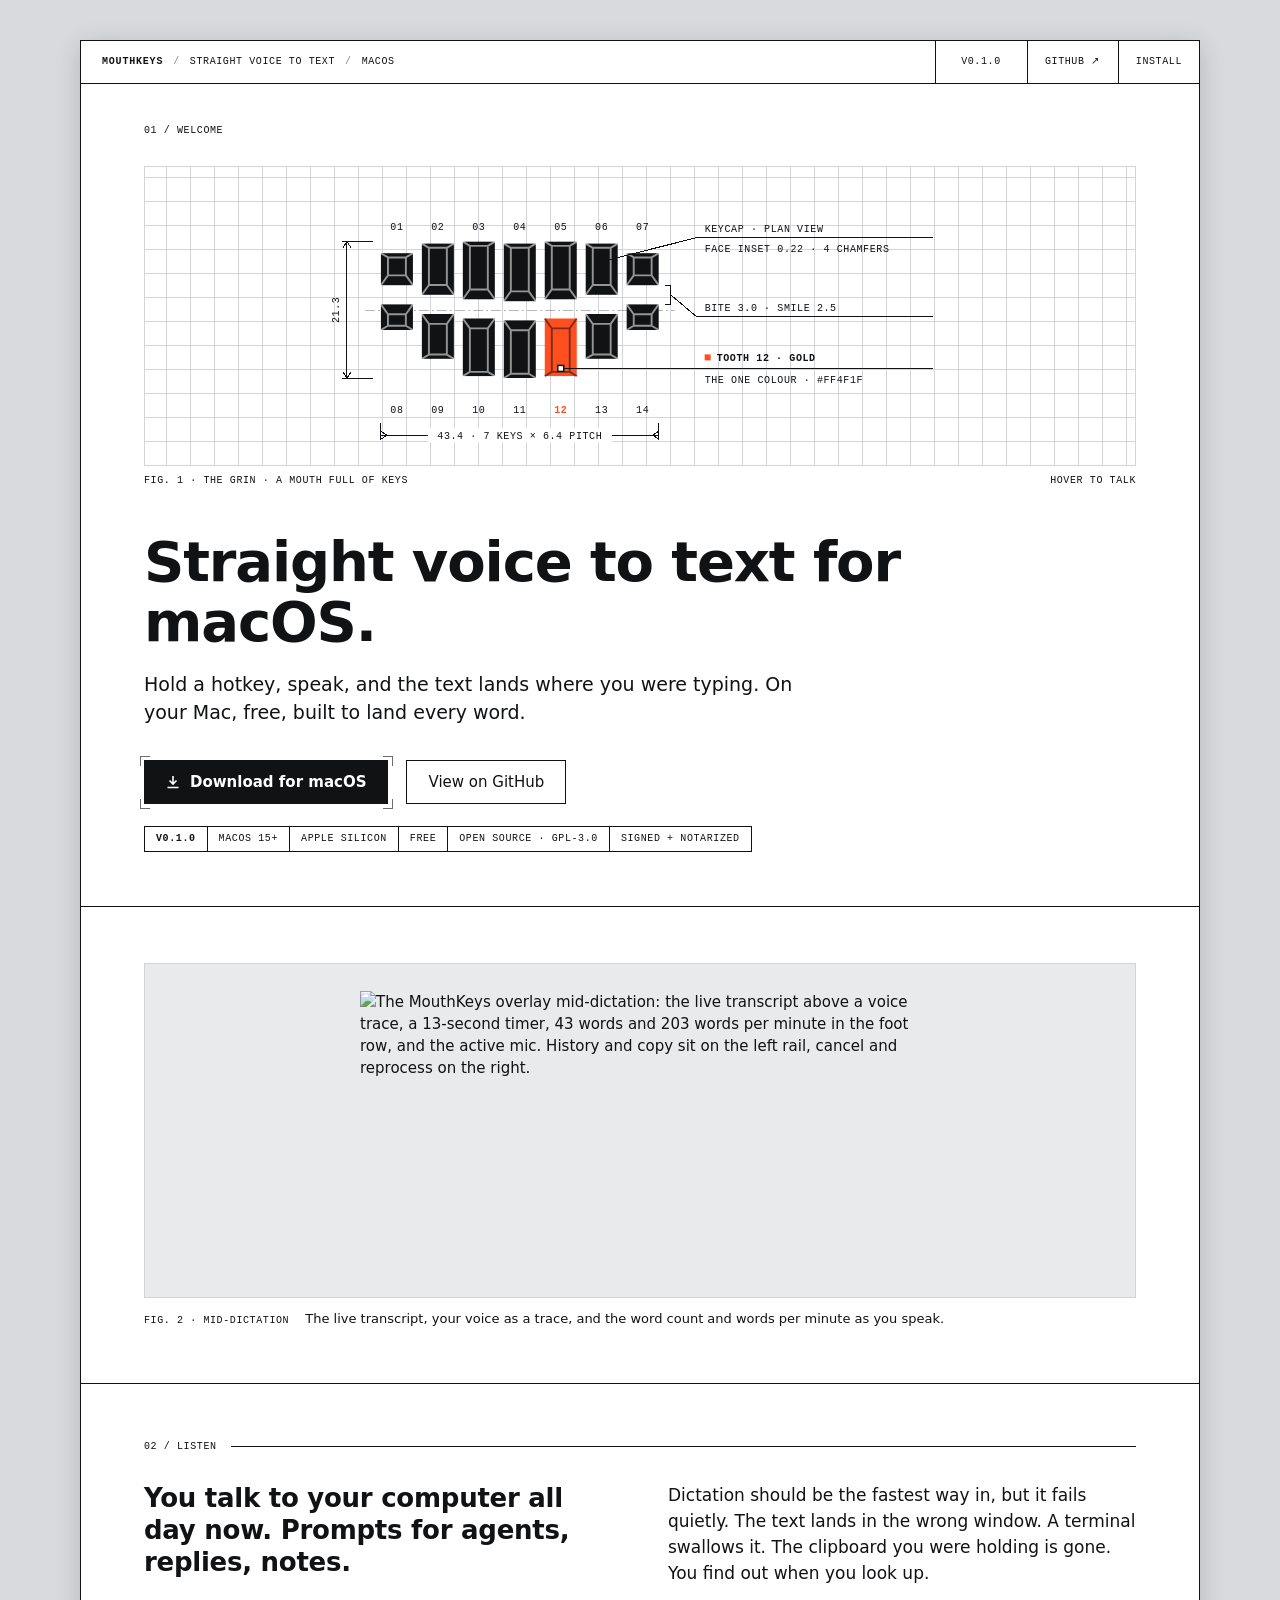
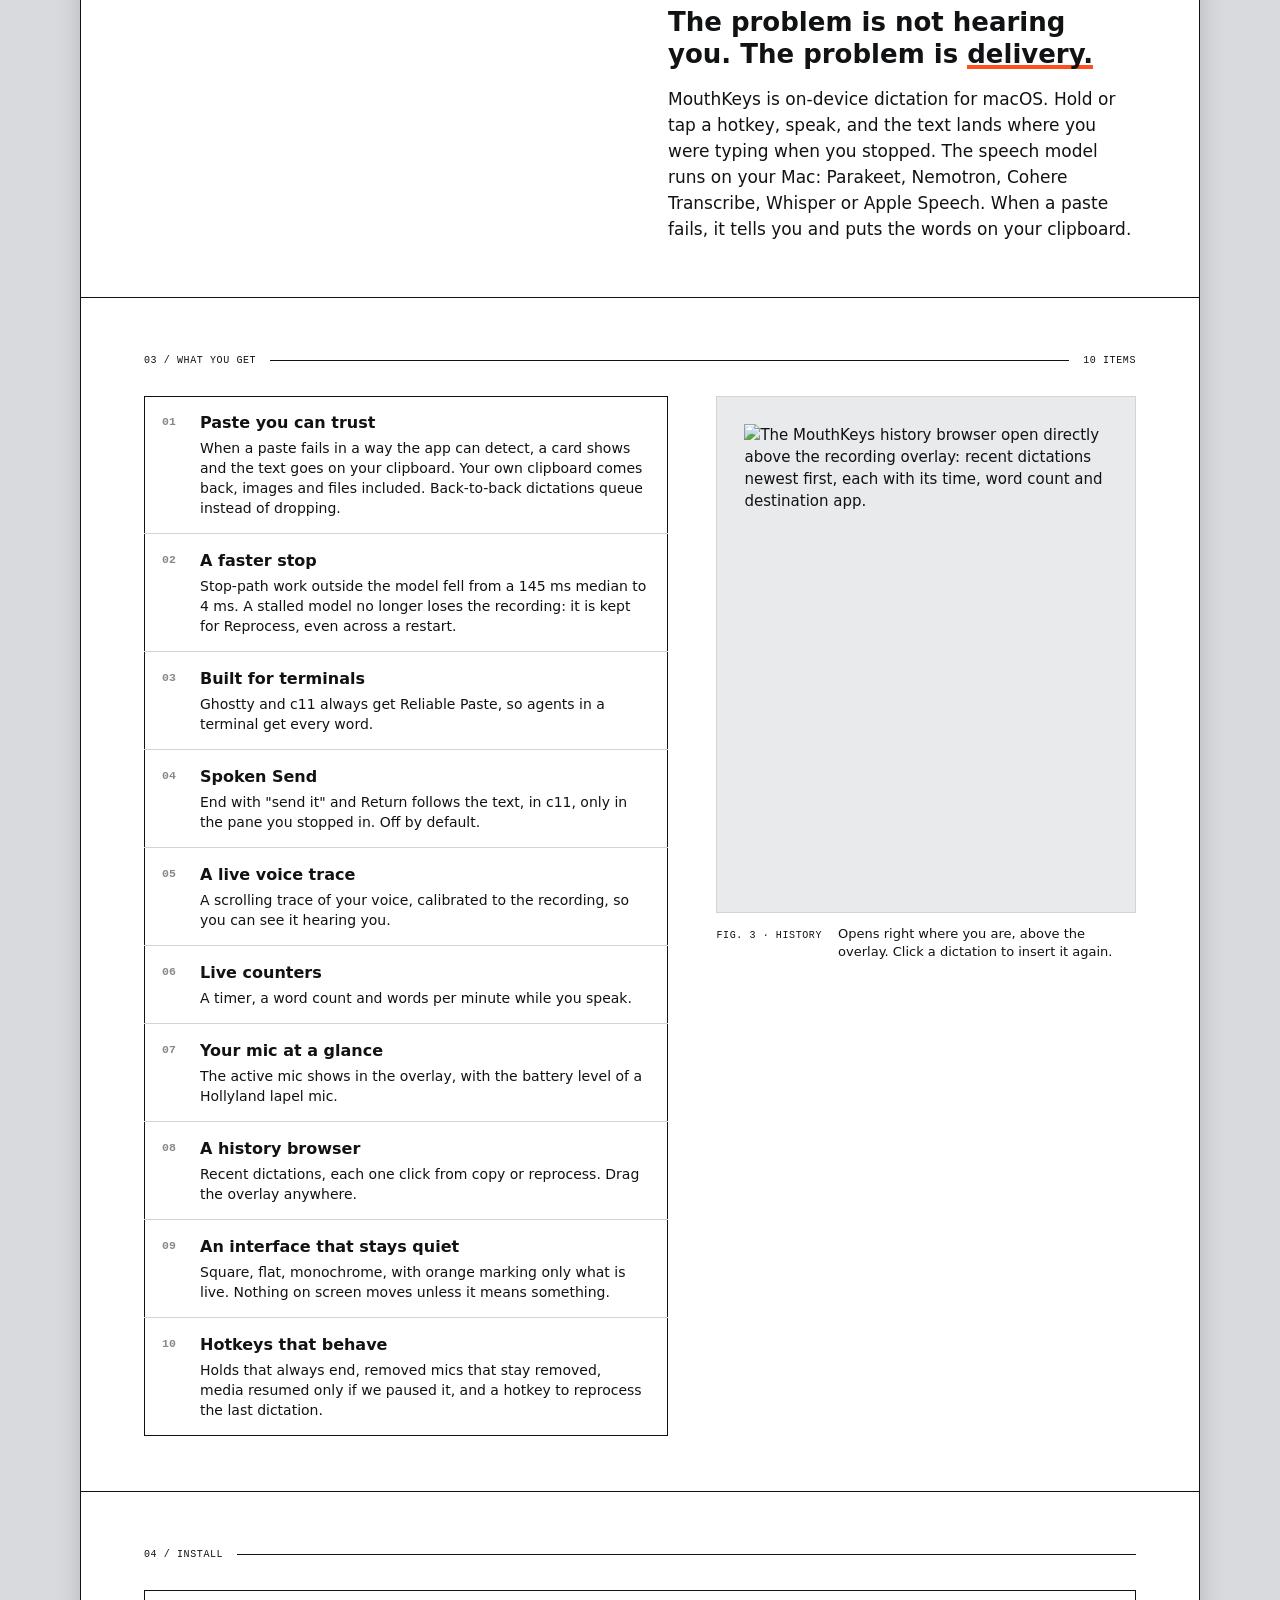
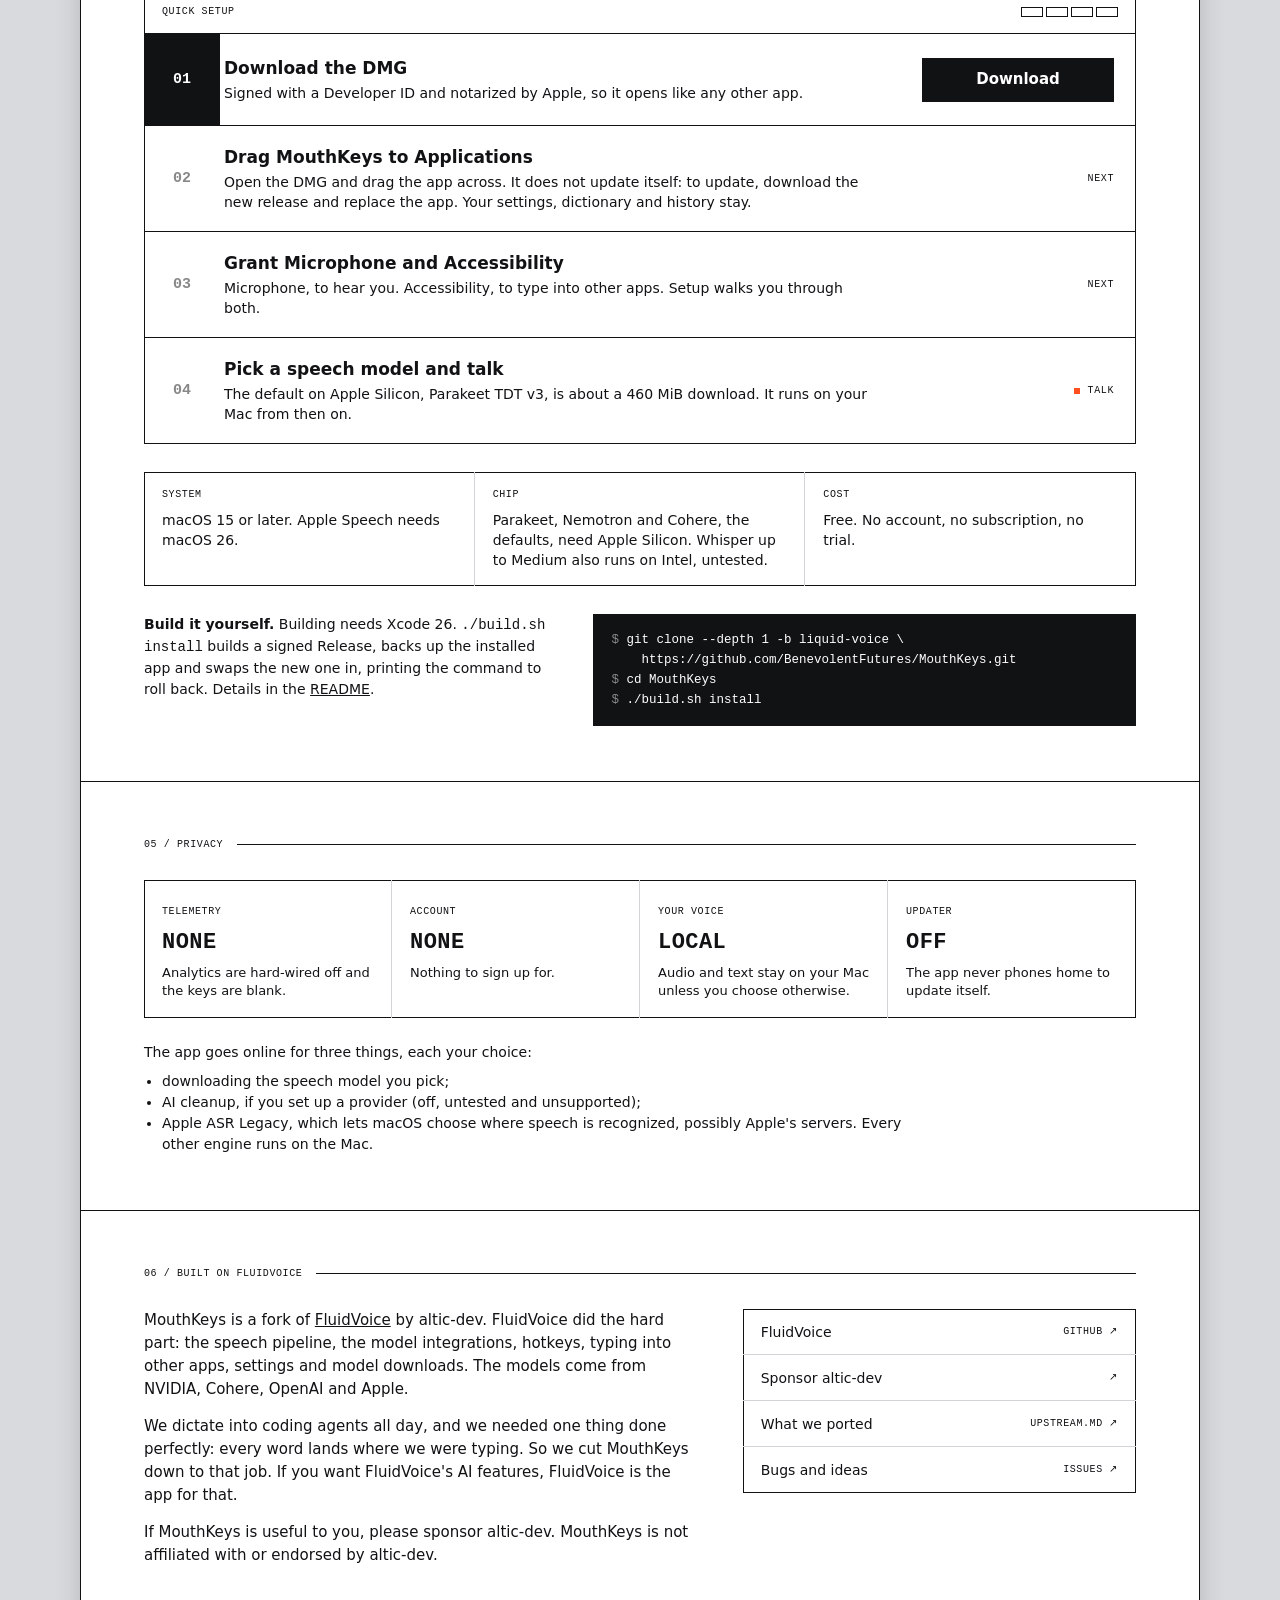
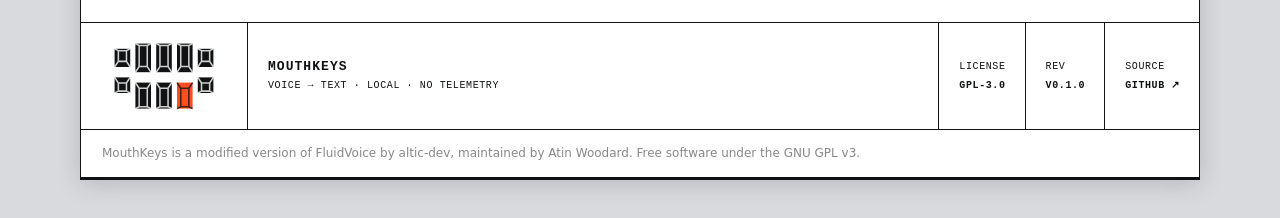
==== site/index.html @ 62d2fa20 "mouthkeys.com: a one-page site, and a README that leads with the app The site is site/index.html in " ====
<!doctype html>
<html lang="en">
<head>
<meta charset="utf-8">
<meta name="viewport" content="width=device-width, initial-scale=1">
<title>MouthKeys</title>
<meta name="description" content="Free, open-source, on-device dictation for macOS. Hold a hotkey, speak, and the text lands where you were typing.">
<meta name="theme-color" content="#FFFFFF">
<link rel="icon" href="favicon.svg" type="image/svg+xml">
<link rel="apple-touch-icon" href="apple-touch-icon.png">
<link rel="canonical" href="https://mouthkeys.com/">
<meta property="og:type" content="website">
<meta property="og:url" content="https://mouthkeys.com/">
<meta property="og:title" content="MouthKeys: straight voice to text for macOS">
<meta property="og:description" content="Free, open-source, on-device dictation for macOS, built to land every word.">
<meta property="og:image" content="https://mouthkeys.com/images/overlay.png">
<meta name="twitter:card" content="summary_large_image">
<style>
/* Signal, light: print on paper. Tokens from design/visual-language/DESIGN.md §2 and the
   app prototype (design/app-signal). One colour, international orange, for the one live thing. */
:root {
  --font: -apple-system, "SF Pro Text", "SF Pro Display", system-ui, "Helvetica Neue", Arial, sans-serif;
  --mono: "SF Mono", ui-monospace, Menlo, Consolas, monospace;
  --accent: #FF4F1F;
  --on-accent: #111214;
  --surface: #FFFFFF;
  --edge: #111214;
  --chip: #F2F2F4;
  --drop: 0 2px 0 #111214;
  --float: 0 5px 24px rgba(0, 0, 0, .16);
  --ink: #111214;
  --text: #111214;
  --text-2: #111214;
  --text-dim: rgba(17, 18, 20, .50);
  --inv-bg: #111214;
  --inv-fg: #FFFFFF;
  --bracket: #111214;
  --halo: var(--surface);
  --grat: rgba(17, 18, 20, .30);
  --desk: #D9DADD;
  --rule: #111214;
  --rule-soft: #D3D4D8;
  --sidebar: #F7F7F8;
  --tk-len: 6px;
  --tk-w: 1.5px;
  --tk-gap: 2px;
  color-scheme: light;
}
* { box-sizing: border-box; }
html { -webkit-text-size-adjust: 100%; }
body {
  margin: 0; background: var(--desk); color: var(--text);
  font: 400 15px/22px var(--font);
  -webkit-font-smoothing: antialiased; font-variant-numeric: tabular-nums;
}
a { color: inherit; }
p { margin: 0; }
h1, h2, h3 { margin: 0; }
img { display: block; max-width: 100%; height: auto; }
.mono { font-family: var(--mono); }
.placard { font: 500 10px/14px var(--mono); letter-spacing: .06em; text-transform: uppercase; color: var(--text-2); }
.placard b { font-weight: 600; }
:focus-visible { outline: 2px solid var(--accent); outline-offset: 2px; }

/* THE BRACKET PRIMITIVE, from the overlay: four L marks outside the corners, a 1 px halo under
   a 1.5 px stroke. At rest only on the page's one primary action (at 62%); on hover elsewhere. */
.tk {
  --tk-o: calc(var(--tk-gap) + var(--tk-w) + var(--tk-hx, 0px));
  position: absolute; inset: calc(-1 * var(--tk-o)); bottom: calc(-1 * (var(--tk-o) + var(--tk-drop, 0px)));
  pointer-events: none; z-index: 2; opacity: 0; transition: opacity 60ms linear; color: var(--bracket);
}
.tk.tk-halo { --tk-hx: 1px; --tk-l: calc(var(--tk-len) + 2px); --tk-s: calc(var(--tk-w) + 2px); color: var(--halo); z-index: 1; }
.tk i { position: absolute; width: var(--tk-l, var(--tk-len)); height: var(--tk-l, var(--tk-len)); border: 0 solid currentColor; }
.tk i:nth-child(1) { top: 0; left: 0; border-top-width: var(--tk-s, var(--tk-w)); border-left-width: var(--tk-s, var(--tk-w)); }
.tk i:nth-child(2) { top: 0; right: 0; border-top-width: var(--tk-s, var(--tk-w)); border-right-width: var(--tk-s, var(--tk-w)); }
.tk i:nth-child(3) { bottom: 0; left: 0; border-bottom-width: var(--tk-s, var(--tk-w)); border-left-width: var(--tk-s, var(--tk-w)); }
.tk i:nth-child(4) { bottom: 0; right: 0; border-bottom-width: var(--tk-s, var(--tk-w)); border-right-width: var(--tk-s, var(--tk-w)); }
.bk { position: relative; }
.bk:hover > .tk, .bk:focus-visible > .tk { opacity: 1; }
.bk.tk-rest > .tk { opacity: .62; }
.bk.tk-rest:hover > .tk, .bk.tk-rest:focus-visible > .tk { opacity: 1; }
.bk:focus-visible { outline: none; }
.bk.lg { --tk-len: 10px; --tk-gap: 3px; }

/* Buttons: the primary is solid ink, everything else an outline. Fixed heights, square. */
.btn, .btn2 {
  display: inline-flex; align-items: center; justify-content: center; gap: 10px;
  height: 44px; padding: 0 22px; font: 600 15px/1 var(--font); text-decoration: none; white-space: nowrap;
}
.btn { background: var(--ink); color: #fff; }
.btn2 { background: var(--surface); color: var(--text); box-shadow: inset 0 0 0 1px var(--edge); font-weight: 500; }
.btn2:hover { background: var(--inv-bg); color: var(--inv-fg); }
.btn svg, .btn2 svg { flex: none; }

/* THE SHEET: the page is one drawing on paper, framed like the app window, on the desk. */
.sheet {
  max-width: 1120px; margin: 40px auto; background: var(--surface);
  box-shadow: inset 0 0 0 1px var(--edge), var(--drop), var(--float);
}
.strip {
  display: flex; align-items: stretch; height: 44px; box-shadow: inset 0 -1px 0 var(--rule);
  font: 500 10px/1 var(--mono); letter-spacing: .06em; text-transform: uppercase;
}
.strip .crumbs { flex: 1; display: flex; align-items: center; gap: 10px; padding: 0 22px; min-width: 0; white-space: nowrap; overflow: hidden; }
.strip .crumbs b { font-weight: 700; letter-spacing: .08em; }
.strip .crumbs .sep { color: var(--text-dim); }
.strip .cell { display: flex; align-items: center; padding: 0 18px; box-shadow: inset 1px 0 0 var(--rule); text-decoration: none; white-space: nowrap; }
.strip a.cell:hover { background: var(--inv-bg); color: var(--inv-fg); }
.strip .ver { min-width: 92px; justify-content: center; }

section { padding: 56px 64px; box-shadow: inset 0 -1px 0 var(--rule); }
.sec-h { display: flex; align-items: baseline; gap: 14px; margin-bottom: 28px; }
.sec-h h2 { font: 500 10px/14px var(--mono); letter-spacing: .06em; text-transform: uppercase; }
.sec-h .rule { flex: 1; height: 1px; background: var(--rule); align-self: center; }
.sec-h .r { font: 500 10px/14px var(--mono); letter-spacing: .06em; text-transform: uppercase; }

/* 01 hero: the wizard's Welcome step. Fig. 1 on the sheet grid, then the headline. */
.hero { padding-top: 40px; }
.dwg {
  display: flex; justify-content: center;
  background-image: repeating-linear-gradient(0deg, transparent 0 23px, var(--rule-soft) 23px 24px), repeating-linear-gradient(90deg, transparent 0 23px, var(--rule-soft) 23px 24px);
  background-position: -1px -1px; box-shadow: inset 0 0 0 1px var(--rule-soft);
  margin-bottom: 8px; overflow: hidden;
}
.dwg svg.grin-dwg { display: block; max-width: 100%; height: auto; }
.dwg .logo-sm { display: none; padding: 36px 0; }
.dwg-cap { display: flex; justify-content: space-between; gap: 16px; margin-bottom: 44px; }
.hero h1 { font: 700 56px/60px var(--font); letter-spacing: -.02em; max-width: 840px; }
.hero .lede { margin-top: 18px; font: 400 19px/28px var(--font); max-width: 680px; }
.cta { display: flex; flex-wrap: wrap; align-items: center; gap: 18px; margin-top: 34px; }
.meta { margin-top: 22px; display: flex; flex-wrap: wrap; gap: 0; }
.meta span { font: 500 10px/1 var(--mono); letter-spacing: .06em; text-transform: uppercase; padding: 8px 12px; box-shadow: inset 0 0 0 1px var(--rule); margin: 0 -1px -1px 0; white-space: nowrap; }
.meta span b { font-weight: 700; }

/* Figures */
figure { margin: 0; }
.fig-frame { background: #E9EAEC; display: flex; justify-content: center; padding: 28px; box-shadow: inset 0 0 0 1px var(--rule-soft); }
figcaption { display: flex; gap: 16px; margin-top: 12px; align-items: baseline; }
figcaption .placard { flex: none; }
figcaption span:last-child { font-size: 13px; line-height: 18px; }

/* 02 listen: the manifesto, set as prose on the sheet */
.listen { display: grid; grid-template-columns: minmax(0, 1fr) minmax(0, 1fr); gap: 56px; align-items: start; }
.listen .prose p + p { margin-top: 16px; }
.listen .prose { font: 400 17px/26px var(--font); }
.listen .big { font: 600 26px/32px var(--font); letter-spacing: -.01em; margin-bottom: 20px; }
.listen .hit { font: 700 26px/32px var(--font); margin-top: 20px !important; }
.listen .hit em { font-style: normal; box-shadow: inset 0 -4px 0 var(--accent); }

/* 03 what you get: the engineering table */
.get { display: grid; grid-template-columns: minmax(0, 1.25fr) minmax(0, 1fr); gap: 48px; align-items: start; }
.table { box-shadow: inset 0 0 0 1px var(--rule); }
.row { display: grid; grid-template-columns: 56px minmax(0, 1fr); box-shadow: inset 0 -1px 0 var(--rule-soft); }
.row:last-child { box-shadow: none; }
.row .n { font: 600 11.5px/1 var(--mono); padding: 20px 0 0 18px; color: var(--text-dim); }
.row .c { padding: 16px 20px 16px 0; }
.row h3 { font: 600 16px/22px var(--font); }
.row p { margin-top: 4px; font-size: 14px; line-height: 20px; }
.row:hover { background: var(--inv-bg); color: var(--inv-fg); }
.row:hover .n { color: var(--inv-fg); }
.get figure { position: sticky; top: 24px; }

/* 04 install: Quick Setup, actionable */
.setup { box-shadow: inset 0 0 0 1px var(--rule); }
.setup > header { height: 44px; padding: 0 18px; display: flex; align-items: center; justify-content: space-between; box-shadow: inset 0 -1px 0 var(--rule); font: 500 10px/1 var(--mono); letter-spacing: .06em; text-transform: uppercase; }
.prog4 { display: inline-flex; gap: 3px; }
.prog4 i { width: 22px; height: 10px; box-shadow: inset 0 0 0 1px var(--edge); }
.step { display: grid; grid-template-columns: 76px minmax(0, 1fr) 236px; align-items: stretch; min-height: 92px; box-shadow: inset 0 -1px 0 var(--rule); }
.step:last-child { box-shadow: none; }
.step .n { display: grid; place-items: center; font: 600 15px/1 var(--mono); color: var(--text-dim); }
.step.now .n { background: var(--inv-bg); color: var(--inv-fg); }
.step .c { padding: 20px 20px 20px 4px; align-self: center; }
.step h3 { font: 600 17px/22px var(--font); }
.step p { margin-top: 4px; font-size: 14px; line-height: 20px; }
.step .a { display: flex; align-items: center; justify-content: flex-end; padding: 0 22px; gap: 10px; }
.step .a .btn, .step .a .btn2 { width: 196px; }
.step .tag { font: 500 10px/1 var(--mono); letter-spacing: .06em; text-transform: uppercase; display: inline-flex; align-items: center; gap: 8px; }
.step .tag i { width: 6px; height: 6px; background: var(--accent); }
.req { display: grid; grid-template-columns: repeat(3, minmax(0, 1fr)); margin-top: 28px; box-shadow: inset 0 0 0 1px var(--rule); }
.req div { padding: 16px 18px; box-shadow: inset -1px 0 0 var(--rule-soft); }
.req div:last-child { box-shadow: none; }
.req .placard { display: block; margin-bottom: 8px; }
.req p { font-size: 14px; line-height: 20px; }
.src { margin-top: 28px; display: grid; grid-template-columns: minmax(0, 1fr) minmax(0, 1.3fr); gap: 32px; align-items: start; }
.src p { font-size: 14px; line-height: 21px; }
pre { margin: 0; padding: 16px 18px; background: var(--ink); color: #fff; font: 500 12.5px/20px var(--mono); overflow-x: auto; }
pre .p { color: rgba(255, 255, 255, .5); user-select: none; -webkit-user-select: none; }

/* 05 privacy: a spec table */
.spec { display: grid; grid-template-columns: repeat(4, minmax(0, 1fr)); box-shadow: inset 0 0 0 1px var(--rule); }
.spec div { padding: 18px; box-shadow: inset -1px 0 0 var(--rule-soft); }
.spec div:last-child { box-shadow: none; }
.spec .v { display: block; margin-top: 10px; font: 700 22px/26px var(--mono); letter-spacing: .02em; text-transform: uppercase; }
.spec p { margin-top: 8px; font-size: 13px; line-height: 18px; }
.online { margin-top: 24px; font-size: 14px; line-height: 21px; max-width: 760px; }
.online ul { margin: 8px 0 0; padding-left: 18px; }

/* 06 credit */
.credit { display: grid; grid-template-columns: minmax(0, 1.4fr) minmax(0, 1fr); gap: 48px; align-items: start; }
.credit p { font-size: 15px; line-height: 23px; }
.credit p + p { margin-top: 14px; }
.links { box-shadow: inset 0 0 0 1px var(--rule); }
.links a { display: flex; justify-content: space-between; align-items: center; height: 46px; padding: 0 18px; text-decoration: none; font: 500 14px/1 var(--font); box-shadow: inset 0 -1px 0 var(--rule-soft); }
.links a:last-child { box-shadow: none; }
.links a .placard { color: inherit; }
.links a:hover { background: var(--inv-bg); color: var(--inv-fg); }

/* Title block: the drawing's stamp */
.title-block { display: grid; grid-template-columns: 168px minmax(0, 1fr) repeat(3, auto); align-items: stretch; }
.title-block > * { box-shadow: inset -1px 0 0 var(--rule); }
.title-block > *:last-child { box-shadow: none; }
.tb-mark { display: grid; place-items: center; padding: 18px 0; }
.tb-id { display: flex; flex-direction: column; justify-content: center; gap: 6px; padding: 0 20px; }
.tb-id b { font: 700 13px/1 var(--mono); letter-spacing: .08em; text-transform: uppercase; }
.tb-id span, .tb-cell { font: 500 10px/1.3 var(--mono); letter-spacing: .06em; text-transform: uppercase; }
.tb-cell { display: flex; flex-direction: column; justify-content: center; gap: 6px; padding: 0 20px; }
.tb-cell b { font-weight: 700; }
.fine { padding: 16px 22px; box-shadow: inset 0 1px 0 var(--rule); font-size: 12px; line-height: 17px; color: var(--text-dim); }

@media (max-width: 960px) {
  section { padding: 44px 32px; }
  .hero h1 { font-size: 44px; line-height: 48px; }
  .listen, .get, .credit, .src { grid-template-columns: minmax(0, 1fr); gap: 32px; }
  .get figure { position: static; max-width: 480px; }
  .spec { grid-template-columns: repeat(2, minmax(0, 1fr)); }
  .spec div:nth-child(2) { box-shadow: none; }
  .spec div:nth-child(-n+2) { border-bottom: 1px solid var(--rule-soft); }
  .title-block { grid-template-columns: 140px minmax(0, 1fr); }
  .title-block .tb-cell { display: none; }
}
@media (max-width: 640px) {
  body { font-size: 15px; }
  .sheet { margin: 0; box-shadow: none; }
  .strip .cell.hide-sm { display: none; }
  .strip .crumbs { padding: 0 16px; }
  .strip .crumbs .tag-sm { display: none; }
  section { padding: 36px 16px; }
  .hero { padding-top: 24px; }
  .dwg svg.grin-dwg { display: none; }
  .dwg .logo-sm { display: block; }
  .dwg-cap { margin-bottom: 30px; }
  .hover-hint { display: none; }
  .hero h1 { font-size: 36px; line-height: 40px; }
  .hero .lede { font-size: 17px; line-height: 25px; }
  .cta .btn, .cta .btn2 { width: 100%; }
  .fig-frame { padding: 12px; }
  .listen .big, .listen .hit { font-size: 22px; line-height: 28px; }
  .step { grid-template-columns: 52px minmax(0, 1fr); }
  .step .a { grid-column: 2; justify-content: flex-start; padding: 0 16px 18px 4px; }
  .step .a .btn, .step .a .btn2 { width: 100%; }
  .step .c { padding: 18px 16px 12px 4px; }
  .req, .spec { grid-template-columns: minmax(0, 1fr); }
  .req div:nth-child(n), .spec div:nth-child(n) { box-shadow: inset 0 -1px 0 var(--rule-soft); border: 0; }
  .req div:last-child, .spec div:last-child { box-shadow: none; }
  .tb-mark svg { width: 84px; height: auto; }
  .title-block { grid-template-columns: 112px minmax(0, 1fr); }
  figcaption { flex-direction: column; gap: 4px; }
}
@media (hover: none) { .hover-hint { display: none; } }
@media (prefers-reduced-motion: reduce) { .tk { transition: none; } .hover-hint { display: none; } }
</style>
</head>
<body>
<main class="sheet">

  <header class="strip">
    <div class="crumbs"><b>MouthKeys</b><span class="sep">/</span><span>Straight voice to text</span><span class="sep tag-sm">/</span><span class="tag-sm">macOS</span></div>
    <span class="cell ver hide-sm" data-version>v0.1.0</span>
    <a class="cell" href="https://github.com/BenevolentFutures/MouthKeys">GitHub ↗</a>
    <a class="cell hide-sm" href="#install">Install</a>
  </header>

  <section class="hero" id="top">
    <div class="sec-h"><h2>01 / Welcome</h2></div>
    <div class="dwg" id="fig1" aria-hidden="true"><div class="logo-sm" id="logo-sm"></div></div>
    <div class="dwg-cap"><span class="placard">Fig. 1 · The grin · a mouth full of keys</span><span class="placard hover-hint">Hover to talk</span></div>

    <h1>Straight voice to text for macOS.</h1>
    <p class="lede">Hold a hotkey, speak, and the text lands where you were typing. On your Mac, free, built to land every word.</p>

    <div class="cta">
      <a class="btn bk tk-rest lg" data-download href="https://github.com/BenevolentFutures/MouthKeys/releases/latest">
        <svg width="14" height="14" viewBox="0 0 14 14" aria-hidden="true"><path d="M7 1v8M3.5 5.5 7 9l3.5-3.5M1.5 12.5h11" fill="none" stroke="currentColor" stroke-width="1.6"/></svg>
        Download for macOS
        <span class="tk tk-halo"><i></i><i></i><i></i><i></i></span><span class="tk"><i></i><i></i><i></i><i></i></span>
      </a>
      <a class="btn2 bk" href="https://github.com/BenevolentFutures/MouthKeys">
        View on GitHub
        <span class="tk tk-halo"><i></i><i></i><i></i><i></i></span><span class="tk"><i></i><i></i><i></i><i></i></span>
      </a>
    </div>
    <div class="meta">
      <span><b data-version>v0.1.0</b></span><span>macOS 15+</span><span>Apple Silicon</span><span>Free</span><span>Open source · GPL-3.0</span><span>Signed + notarized</span>
    </div>
  </section>

  <section>
    <figure>
      <div class="fig-frame"><img src="images/overlay.png" width="836" height="416" style="width:560px" alt="The MouthKeys overlay mid-dictation: the live transcript above a voice trace, a 13-second timer, 43 words and 203 words per minute in the foot row, and the active mic. History and copy sit on the left rail, cancel and reprocess on the right."></div>
      <figcaption><span class="placard">Fig. 2 · Mid-dictation</span><span>The live transcript, your voice as a trace, and the word count and words per minute as you speak.</span></figcaption>
    </figure>
  </section>

  <section>
    <div class="sec-h"><h2>02 / Listen</h2><span class="rule"></span></div>
    <div class="listen">
      <p class="big">You talk to your computer all day now. Prompts for agents, replies, notes.</p>
      <div class="prose">
        <p>Dictation should be the fastest way in, but it fails quietly. The text lands in the wrong window. A terminal swallows it. The clipboard you were holding is gone. You find out when you look up.</p>
        <p class="hit">The problem is not hearing you. The problem is <em>delivery.</em></p>
        <p>MouthKeys is on-device dictation for macOS. Hold or tap a hotkey, speak, and the text lands where you were typing when you stopped. The speech model runs on your Mac: Parakeet, Nemotron, Cohere Transcribe, Whisper or Apple Speech. When a paste fails, it tells you and puts the words on your clipboard.</p>
      </div>
    </div>
  </section>

  <section>
    <div class="sec-h"><h2>03 / What you get</h2><span class="rule"></span><span class="r">10 items</span></div>
    <div class="get">
      <div class="table">
        <div class="row"><span class="n">01</span><div class="c"><h3>Paste you can trust</h3><p>When a paste fails in a way the app can detect, a card shows and the text goes on your clipboard. Your own clipboard comes back, images and files included. Back-to-back dictations queue instead of dropping.</p></div></div>
        <div class="row"><span class="n">02</span><div class="c"><h3>A faster stop</h3><p>Stop-path work outside the model fell from a 145 ms median to 4 ms. A stalled model no longer loses the recording: it is kept for Reprocess, even across a restart.</p></div></div>
        <div class="row"><span class="n">03</span><div class="c"><h3>Built for terminals</h3><p>Ghostty and c11 always get Reliable Paste, so agents in a terminal get every word.</p></div></div>
        <div class="row"><span class="n">04</span><div class="c"><h3>Spoken Send</h3><p>End with "send it" and Return follows the text, in c11, only in the pane you stopped in. Off by default.</p></div></div>
        <div class="row"><span class="n">05</span><div class="c"><h3>A live voice trace</h3><p>A scrolling trace of your voice, calibrated to the recording, so you can see it hearing you.</p></div></div>
        <div class="row"><span class="n">06</span><div class="c"><h3>Live counters</h3><p>A timer, a word count and words per minute while you speak.</p></div></div>
        <div class="row"><span class="n">07</span><div class="c"><h3>Your mic at a glance</h3><p>The active mic shows in the overlay, with the battery level of a Hollyland lapel mic.</p></div></div>
        <div class="row"><span class="n">08</span><div class="c"><h3>A history browser</h3><p>Recent dictations, each one click from copy or reprocess. Drag the overlay anywhere.</p></div></div>
        <div class="row"><span class="n">09</span><div class="c"><h3>An interface that stays quiet</h3><p>Square, flat, monochrome, with orange marking only what is live. Nothing on screen moves unless it means something.</p></div></div>
        <div class="row"><span class="n">10</span><div class="c"><h3>Hotkeys that behave</h3><p>Holds that always end, removed mics that stay removed, media resumed only if we paused it, and a hotkey to reprocess the last dictation.</p></div></div>
      </div>
      <figure>
        <div class="fig-frame"><img src="images/history.png" width="1026" height="1302" loading="lazy" style="width:513px" alt="The MouthKeys history browser open directly above the recording overlay: recent dictations newest first, each with its time, word count and destination app."></div>
        <figcaption><span class="placard">Fig. 3 · History</span><span>Opens right where you are, above the overlay. Click a dictation to insert it again.</span></figcaption>
      </figure>
    </div>
  </section>

  <section id="install">
    <div class="sec-h"><h2>04 / Install</h2><span class="rule"></span></div>
    <div class="setup">
      <header><span>Quick setup</span><span class="prog4" aria-hidden="true"><i></i><i></i><i></i><i></i></span></header>
      <div class="step now">
        <span class="n">01</span>
        <div class="c"><h3>Download the DMG</h3><p>Signed with a Developer ID and notarized by Apple, so it opens like any other app.</p></div>
        <div class="a"><a class="btn bk" data-download href="https://github.com/BenevolentFutures/MouthKeys/releases/latest">Download<span class="tk tk-halo"><i></i><i></i><i></i><i></i></span><span class="tk"><i></i><i></i><i></i><i></i></span></a></div>
      </div>
      <div class="step">
        <span class="n">02</span>
        <div class="c"><h3>Drag MouthKeys to Applications</h3><p>Open the DMG and drag the app across. It does not update itself: to update, download the new release and replace the app. Your settings, dictionary and history stay.</p></div>
        <div class="a"><span class="tag">Next</span></div>
      </div>
      <div class="step">
        <span class="n">03</span>
        <div class="c"><h3>Grant Microphone and Accessibility</h3><p>Microphone, to hear you. Accessibility, to type into other apps. Setup walks you through both.</p></div>
        <div class="a"><span class="tag">Next</span></div>
      </div>
      <div class="step">
        <span class="n">04</span>
        <div class="c"><h3>Pick a speech model and talk</h3><p>The default on Apple Silicon, Parakeet TDT v3, is about a 460 MiB download. It runs on your Mac from then on.</p></div>
        <div class="a"><span class="tag"><i></i>Talk</span></div>
      </div>
    </div>

    <div class="req">
      <div><span class="placard">System</span><p>macOS 15 or later. Apple Speech needs macOS 26.</p></div>
      <div><span class="placard">Chip</span><p>Parakeet, Nemotron and Cohere, the defaults, need Apple Silicon. Whisper up to Medium also runs on Intel, untested.</p></div>
      <div><span class="placard">Cost</span><p>Free. No account, no subscription, no trial.</p></div>
    </div>

    <div class="src">
      <p><b>Build it yourself.</b> Building needs Xcode 26. <code class="mono">./build.sh install</code> builds a signed Release, backs up the installed app and swaps the new one in, printing the command to roll back. Details in the <a href="https://github.com/BenevolentFutures/MouthKeys#build-it-yourself">README</a>.</p>
      <pre><span class="p">$ </span>git clone --depth 1 -b liquid-voice \
    https://github.com/BenevolentFutures/MouthKeys.git
<span class="p">$ </span>cd MouthKeys
<span class="p">$ </span>./build.sh install</pre>
    </div>
  </section>

  <section>
    <div class="sec-h"><h2>05 / Privacy</h2><span class="rule"></span></div>
    <div class="spec">
      <div><span class="placard">Telemetry</span><span class="v">None</span><p>Analytics are hard-wired off and the keys are blank.</p></div>
      <div><span class="placard">Account</span><span class="v">None</span><p>Nothing to sign up for.</p></div>
      <div><span class="placard">Your voice</span><span class="v">Local</span><p>Audio and text stay on your Mac unless you choose otherwise.</p></div>
      <div><span class="placard">Updater</span><span class="v">Off</span><p>The app never phones home to update itself.</p></div>
    </div>
    <div class="online">
      <p>The app goes online for three things, each your choice:</p>
      <ul>
        <li>downloading the speech model you pick;</li>
        <li>AI cleanup, if you set up a provider (off, untested and unsupported);</li>
        <li>Apple ASR Legacy, which lets macOS choose where speech is recognized, possibly Apple's servers. Every other engine runs on the Mac.</li>
      </ul>
    </div>
  </section>

  <section>
    <div class="sec-h"><h2>06 / Built on FluidVoice</h2><span class="rule"></span></div>
    <div class="credit">
      <div>
        <p>MouthKeys is a fork of <a href="https://github.com/altic-dev/FluidVoice">FluidVoice</a> by altic-dev. FluidVoice did the hard part: the speech pipeline, the model integrations, hotkeys, typing into other apps, settings and model downloads. The models come from NVIDIA, Cohere, OpenAI and Apple.</p>
        <p>We dictate into coding agents all day, and we needed one thing done perfectly: every word lands where we were typing. So we cut MouthKeys down to that job. If you want FluidVoice's AI features, FluidVoice is the app for that.</p>
        <p>If MouthKeys is useful to you, please sponsor altic-dev. MouthKeys is not affiliated with or endorsed by altic-dev.</p>
      </div>
      <nav class="links" aria-label="Links">
        <a href="https://github.com/altic-dev/FluidVoice">FluidVoice <span class="placard">GitHub ↗</span></a>
        <a href="https://github.com/sponsors/altic-dev">Sponsor altic-dev <span class="placard">↗</span></a>
        <a href="https://github.com/BenevolentFutures/MouthKeys/blob/liquid-voice/UPSTREAM.md">What we ported <span class="placard">UPSTREAM.md ↗</span></a>
        <a href="https://github.com/BenevolentFutures/MouthKeys/issues">Bugs and ideas <span class="placard">Issues ↗</span></a>
      </nav>
    </div>
  </section>

  <footer>
    <div class="title-block">
      <div class="tb-mark" id="tb-mark"></div>
      <div class="tb-id"><b>MouthKeys</b><span>Voice → text · local · no telemetry</span></div>
      <div class="tb-cell"><span>License</span><b>GPL-3.0</b></div>
      <div class="tb-cell"><span>Rev</span><b data-version>v0.1.0</b></div>
      <a class="tb-cell" href="https://github.com/BenevolentFutures/MouthKeys" style="text-decoration:none"><span>Source</span><b>GitHub ↗</b></a>
    </div>
    <p class="fine">MouthKeys is a modified version of FluidVoice by altic-dev, maintained by Atin Woodard. Free software under the GNU GPL v3.</p>
  </footer>
</main>

<script src="grin.js"></script>
<script>
(function () {
  "use strict";
  // Fig. 1: the dimensioned grin from the app's Welcome step. On a phone, the plain mark.
  var fig = document.getElementById("fig1");
  fig.insertAdjacentHTML("afterbegin", grinDrawing({ w: 900, h: 300, cx: 330, rl: 228 }));
  document.getElementById("logo-sm").innerHTML = grinSVG({ px: 168 });
  document.getElementById("tb-mark").innerHTML = grinSVG({ px: 104 });

  // Hover to talk: the jaw moves with a made-up voice at 8 Hz, as every live grin does in the app,
  // and tooth 12 reads LIVE. Nothing moves otherwise.
  var reduce = window.matchMedia && window.matchMedia("(prefers-reduced-motion: reduce)").matches;
  var jaws = fig.querySelectorAll(".jaw"), state = fig.querySelector(".grin-state"), timer = null, t = 0;
  function setJaw(u) {
    jaws.forEach(function (j) { j.setAttribute("transform", "translate(0 " + u.toFixed(2) + ")"); });
  }
  function start() {
    if (timer || reduce) return;
    if (state) state.textContent = "LIVE";
    timer = setInterval(function () {
      t += 1;
      var syll = Math.max(0, Math.sin(t * 1.9)) * (0.55 + 0.45 * Math.abs(Math.sin(t * 0.37)));
      setJaw(JAW_MAX * syll * (0.7 + 0.3 * Math.random()));
    }, 125);
  }
  function stop() {
    clearInterval(timer); timer = null; setJaw(0);
    if (state) state.textContent = "GOLD";
  }
  fig.addEventListener("mouseenter", start);
  fig.addEventListener("mouseleave", stop);

  // The latest release: version and the DMG itself. The static links stay if this fails.
  fetch("https://api.github.com/repos/BenevolentFutures/MouthKeys/releases/latest", { headers: { Accept: "application/vnd.github+json" } })
    .then(function (r) { return r.ok ? r.json() : null; })
    .then(function (rel) {
      if (!rel || !rel.tag_name) return;
      document.querySelectorAll("[data-version]").forEach(function (el) { el.textContent = rel.tag_name; });
      var dmg = (rel.assets || []).filter(function (a) { return /\.dmg$/i.test(a.name); })[0];
      if (dmg) document.querySelectorAll("[data-download]").forEach(function (a) { a.href = dmg.browser_download_url; });
    })
    .catch(function () {});
})();
</script>
</body>
</html>
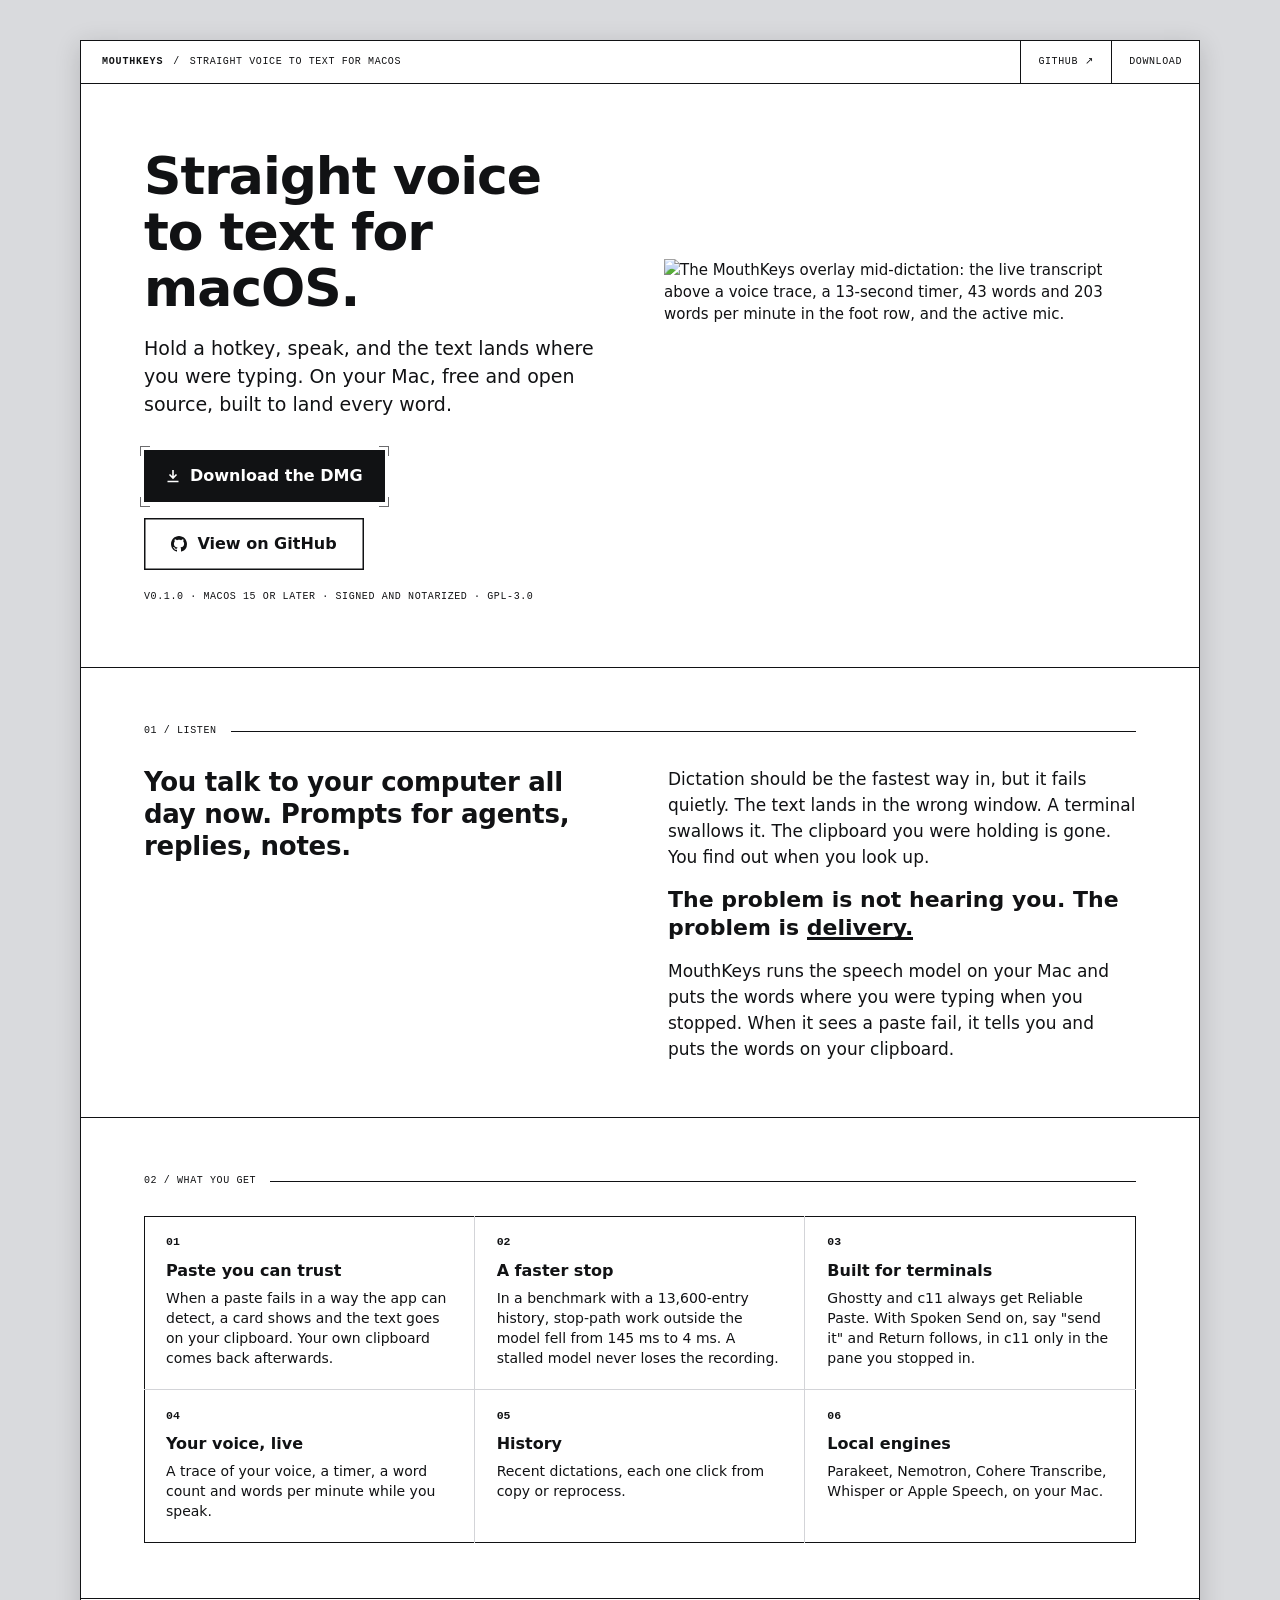
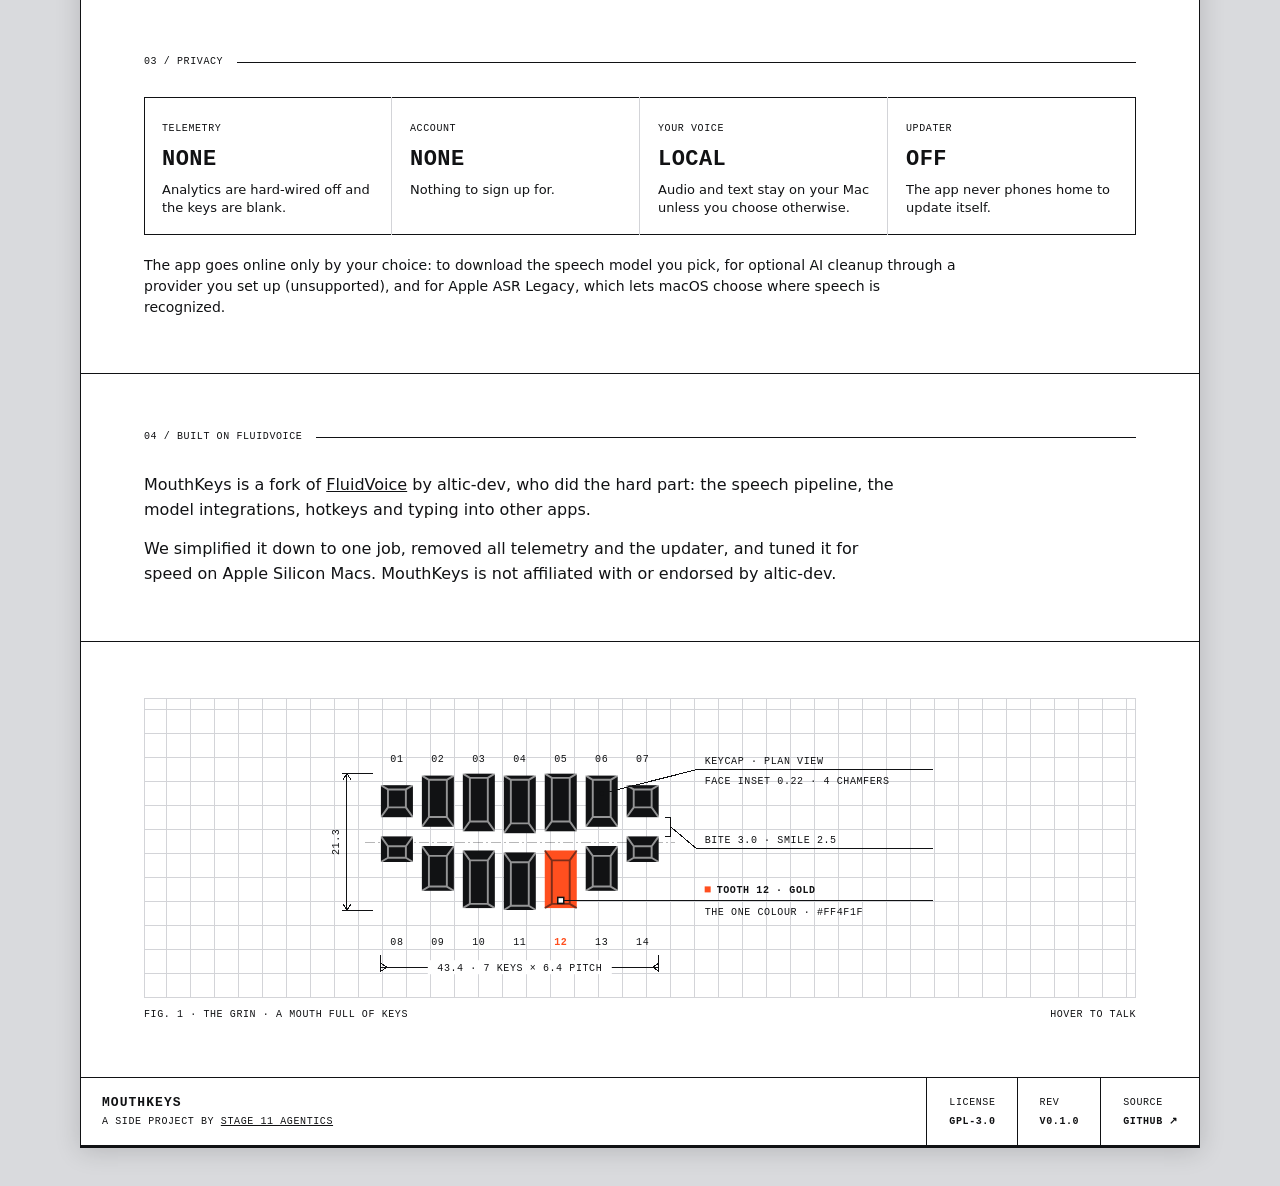
==== commit 9bddf6f2: "Site: one short page, per Atin; review fixes Atin: too long, and the grin is unrelated to the conten" ====
--- a/site/index.html
+++ b/site/index.html
@@ -16,22 +16,19 @@
 <meta property="og:image" content="https://mouthkeys.com/images/overlay.png">
 <meta name="twitter:card" content="summary_large_image">
 <style>
-/* Signal, light: print on paper. Tokens from design/visual-language/DESIGN.md §2 and the
-   app prototype (design/app-signal). One colour, international orange, for the one live thing. */
+/* Signal, light: print on paper. Tokens from design/visual-language/DESIGN.md §2. Orange marks
+   only the live thing: here, the gold tooth in Fig. 1. */
 :root {
   --font: -apple-system, "SF Pro Text", "SF Pro Display", system-ui, "Helvetica Neue", Arial, sans-serif;
   --mono: "SF Mono", ui-monospace, Menlo, Consolas, monospace;
   --accent: #FF4F1F;
-  --on-accent: #111214;
   --surface: #FFFFFF;
   --edge: #111214;
-  --chip: #F2F2F4;
   --drop: 0 2px 0 #111214;
   --float: 0 5px 24px rgba(0, 0, 0, .16);
   --ink: #111214;
   --text: #111214;
   --text-2: #111214;
-  --text-dim: rgba(17, 18, 20, .50);
   --inv-bg: #111214;
   --inv-fg: #FFFFFF;
   --bracket: #111214;
@@ -40,7 +37,6 @@
   --desk: #D9DADD;
   --rule: #111214;
   --rule-soft: #D3D4D8;
-  --sidebar: #F7F7F8;
   --tk-len: 6px;
   --tk-w: 1.5px;
   --tk-gap: 2px;
@@ -54,19 +50,16 @@
   -webkit-font-smoothing: antialiased; font-variant-numeric: tabular-nums;
 }
 a { color: inherit; }
-p { margin: 0; }
-h1, h2, h3 { margin: 0; }
+p, h1, h2, h3 { margin: 0; }
 img { display: block; max-width: 100%; height: auto; }
-.mono { font-family: var(--mono); }
 .placard { font: 500 10px/14px var(--mono); letter-spacing: .06em; text-transform: uppercase; color: var(--text-2); }
-.placard b { font-weight: 600; }
-:focus-visible { outline: 2px solid var(--accent); outline-offset: 2px; }
+:focus-visible { outline: 2px solid var(--ink); outline-offset: 2px; }
 
 /* THE BRACKET PRIMITIVE, from the overlay: four L marks outside the corners, a 1 px halo under
-   a 1.5 px stroke. At rest only on the page's one primary action (at 62%); on hover elsewhere. */
+   a 1.5 px stroke. At rest only on the page's primary action (at 62%); on hover elsewhere. */
 .tk {
   --tk-o: calc(var(--tk-gap) + var(--tk-w) + var(--tk-hx, 0px));
-  position: absolute; inset: calc(-1 * var(--tk-o)); bottom: calc(-1 * (var(--tk-o) + var(--tk-drop, 0px)));
+  position: absolute; inset: calc(-1 * var(--tk-o));
   pointer-events: none; z-index: 2; opacity: 0; transition: opacity 60ms linear; color: var(--bracket);
 }
 .tk.tk-halo { --tk-hx: 1px; --tk-l: calc(var(--tk-len) + 2px); --tk-s: calc(var(--tk-w) + 2px); color: var(--halo); z-index: 1; }
@@ -82,14 +75,15 @@
 .bk:focus-visible { outline: none; }
 .bk.lg { --tk-len: 10px; --tk-gap: 3px; }
 
-/* Buttons: the primary is solid ink, everything else an outline. Fixed heights, square. */
+/* Buttons: the primary is solid ink, the other an ink outline. Same size, side by side. The
+   bracket is the hover mark; inversion means pressed. */
 .btn, .btn2 {
   display: inline-flex; align-items: center; justify-content: center; gap: 10px;
-  height: 44px; padding: 0 22px; font: 600 15px/1 var(--font); text-decoration: none; white-space: nowrap;
+  height: 52px; min-width: 220px; padding: 0 22px; font: 600 16px/1 var(--font); text-decoration: none; white-space: nowrap;
 }
 .btn { background: var(--ink); color: #fff; }
-.btn2 { background: var(--surface); color: var(--text); box-shadow: inset 0 0 0 1px var(--edge); font-weight: 500; }
-.btn2:hover { background: var(--inv-bg); color: var(--inv-fg); }
+.btn2 { background: var(--surface); color: var(--text); box-shadow: inset 0 0 0 1.5px var(--edge); }
+.btn2:active { background: var(--inv-bg); color: var(--inv-fg); }
 .btn svg, .btn2 svg { flex: none; }
 
 /* THE SHEET: the page is one drawing on paper, framed like the app window, on the desk. */
@@ -103,159 +97,110 @@
 }
 .strip .crumbs { flex: 1; display: flex; align-items: center; gap: 10px; padding: 0 22px; min-width: 0; white-space: nowrap; overflow: hidden; }
 .strip .crumbs b { font-weight: 700; letter-spacing: .08em; }
-.strip .crumbs .sep { color: var(--text-dim); }
+.strip .crumbs .tag { overflow: hidden; text-overflow: ellipsis; }
 .strip .cell { display: flex; align-items: center; padding: 0 18px; box-shadow: inset 1px 0 0 var(--rule); text-decoration: none; white-space: nowrap; }
 .strip a.cell:hover { background: var(--inv-bg); color: var(--inv-fg); }
-.strip .ver { min-width: 92px; justify-content: center; }
 
 section { padding: 56px 64px; box-shadow: inset 0 -1px 0 var(--rule); }
 .sec-h { display: flex; align-items: baseline; gap: 14px; margin-bottom: 28px; }
 .sec-h h2 { font: 500 10px/14px var(--mono); letter-spacing: .06em; text-transform: uppercase; }
 .sec-h .rule { flex: 1; height: 1px; background: var(--rule); align-self: center; }
-.sec-h .r { font: 500 10px/14px var(--mono); letter-spacing: .06em; text-transform: uppercase; }
-
-/* 01 hero: the wizard's Welcome step. Fig. 1 on the sheet grid, then the headline. */
-.hero { padding-top: 40px; }
-.dwg {
-  display: flex; justify-content: center;
-  background-image: repeating-linear-gradient(0deg, transparent 0 23px, var(--rule-soft) 23px 24px), repeating-linear-gradient(90deg, transparent 0 23px, var(--rule-soft) 23px 24px);
-  background-position: -1px -1px; box-shadow: inset 0 0 0 1px var(--rule-soft);
-  margin-bottom: 8px; overflow: hidden;
-}
-.dwg svg.grin-dwg { display: block; max-width: 100%; height: auto; }
-.dwg .logo-sm { display: none; padding: 36px 0; }
-.dwg-cap { display: flex; justify-content: space-between; gap: 16px; margin-bottom: 44px; }
-.hero h1 { font: 700 56px/60px var(--font); letter-spacing: -.02em; max-width: 840px; }
-.hero .lede { margin-top: 18px; font: 400 19px/28px var(--font); max-width: 680px; }
-.cta { display: flex; flex-wrap: wrap; align-items: center; gap: 18px; margin-top: 34px; }
-.meta { margin-top: 22px; display: flex; flex-wrap: wrap; gap: 0; }
-.meta span { font: 500 10px/1 var(--mono); letter-spacing: .06em; text-transform: uppercase; padding: 8px 12px; box-shadow: inset 0 0 0 1px var(--rule); margin: 0 -1px -1px 0; white-space: nowrap; }
-.meta span b { font-weight: 700; }
-
-/* Figures */
-figure { margin: 0; }
-.fig-frame { background: #E9EAEC; display: flex; justify-content: center; padding: 28px; box-shadow: inset 0 0 0 1px var(--rule-soft); }
-figcaption { display: flex; gap: 16px; margin-top: 12px; align-items: baseline; }
-figcaption .placard { flex: none; }
-figcaption span:last-child { font-size: 13px; line-height: 18px; }
-
-/* 02 listen: the manifesto, set as prose on the sheet */
+
+/* Hero: the pitch and the two links, with the overlay beside them. */
+.hero { display: grid; grid-template-columns: minmax(0, 1fr) minmax(0, 1fr); gap: 48px; align-items: center; padding-top: 64px; padding-bottom: 64px; }
+.hero h1 { font: 700 52px/56px var(--font); letter-spacing: -.02em; }
+.hero .lede { margin-top: 18px; font: 400 19px/28px var(--font); }
+.cta { display: flex; flex-wrap: wrap; gap: 16px; margin-top: 32px; }
+.meta { margin-top: 20px; }
+.hero figure { margin: 0; }
+.hero figure img { width: 100%; max-width: 560px; margin: 0 auto; }
+
+/* Listen: the manifesto */
 .listen { display: grid; grid-template-columns: minmax(0, 1fr) minmax(0, 1fr); gap: 56px; align-items: start; }
+.listen .big { font: 600 26px/32px var(--font); letter-spacing: -.01em; }
+.listen .prose { font: 400 17px/26px var(--font); }
 .listen .prose p + p { margin-top: 16px; }
-.listen .prose { font: 400 17px/26px var(--font); }
-.listen .big { font: 600 26px/32px var(--font); letter-spacing: -.01em; margin-bottom: 20px; }
-.listen .hit { font: 700 26px/32px var(--font); margin-top: 20px !important; }
-.listen .hit em { font-style: normal; box-shadow: inset 0 -4px 0 var(--accent); }
-
-/* 03 what you get: the engineering table */
-.get { display: grid; grid-template-columns: minmax(0, 1.25fr) minmax(0, 1fr); gap: 48px; align-items: start; }
-.table { box-shadow: inset 0 0 0 1px var(--rule); }
-.row { display: grid; grid-template-columns: 56px minmax(0, 1fr); box-shadow: inset 0 -1px 0 var(--rule-soft); }
-.row:last-child { box-shadow: none; }
-.row .n { font: 600 11.5px/1 var(--mono); padding: 20px 0 0 18px; color: var(--text-dim); }
-.row .c { padding: 16px 20px 16px 0; }
-.row h3 { font: 600 16px/22px var(--font); }
-.row p { margin-top: 4px; font-size: 14px; line-height: 20px; }
-.row:hover { background: var(--inv-bg); color: var(--inv-fg); }
-.row:hover .n { color: var(--inv-fg); }
-.get figure { position: sticky; top: 24px; }
-
-/* 04 install: Quick Setup, actionable */
-.setup { box-shadow: inset 0 0 0 1px var(--rule); }
-.setup > header { height: 44px; padding: 0 18px; display: flex; align-items: center; justify-content: space-between; box-shadow: inset 0 -1px 0 var(--rule); font: 500 10px/1 var(--mono); letter-spacing: .06em; text-transform: uppercase; }
-.prog4 { display: inline-flex; gap: 3px; }
-.prog4 i { width: 22px; height: 10px; box-shadow: inset 0 0 0 1px var(--edge); }
-.step { display: grid; grid-template-columns: 76px minmax(0, 1fr) 236px; align-items: stretch; min-height: 92px; box-shadow: inset 0 -1px 0 var(--rule); }
-.step:last-child { box-shadow: none; }
-.step .n { display: grid; place-items: center; font: 600 15px/1 var(--mono); color: var(--text-dim); }
-.step.now .n { background: var(--inv-bg); color: var(--inv-fg); }
-.step .c { padding: 20px 20px 20px 4px; align-self: center; }
-.step h3 { font: 600 17px/22px var(--font); }
-.step p { margin-top: 4px; font-size: 14px; line-height: 20px; }
-.step .a { display: flex; align-items: center; justify-content: flex-end; padding: 0 22px; gap: 10px; }
-.step .a .btn, .step .a .btn2 { width: 196px; }
-.step .tag { font: 500 10px/1 var(--mono); letter-spacing: .06em; text-transform: uppercase; display: inline-flex; align-items: center; gap: 8px; }
-.step .tag i { width: 6px; height: 6px; background: var(--accent); }
-.req { display: grid; grid-template-columns: repeat(3, minmax(0, 1fr)); margin-top: 28px; box-shadow: inset 0 0 0 1px var(--rule); }
-.req div { padding: 16px 18px; box-shadow: inset -1px 0 0 var(--rule-soft); }
-.req div:last-child { box-shadow: none; }
-.req .placard { display: block; margin-bottom: 8px; }
-.req p { font-size: 14px; line-height: 20px; }
-.src { margin-top: 28px; display: grid; grid-template-columns: minmax(0, 1fr) minmax(0, 1.3fr); gap: 32px; align-items: start; }
-.src p { font-size: 14px; line-height: 21px; }
-pre { margin: 0; padding: 16px 18px; background: var(--ink); color: #fff; font: 500 12.5px/20px var(--mono); overflow-x: auto; }
-pre .p { color: rgba(255, 255, 255, .5); user-select: none; -webkit-user-select: none; }
-
-/* 05 privacy: a spec table */
+.listen .hit { font: 700 22px/28px var(--font); }
+.listen .hit em { font-style: normal; box-shadow: inset 0 -3px 0 var(--ink); }
+
+/* What you get: a ruled grid of six */
+.get { display: grid; grid-template-columns: repeat(3, minmax(0, 1fr)); box-shadow: inset 0 0 0 1px var(--rule); }
+.get > div { padding: 20px 22px 22px; box-shadow: inset -1px -1px 0 var(--rule-soft); }
+.get > div:nth-child(3n) { box-shadow: inset 0 -1px 0 var(--rule-soft); }
+.get > div:nth-child(n+4) { box-shadow: inset -1px 0 0 var(--rule-soft); }
+.get > div:nth-child(6) { box-shadow: none; }
+.get .n { display: block; font: 600 11.5px/1 var(--mono); margin-bottom: 12px; }
+.get h3 { font: 600 16px/22px var(--font); }
+.get p { margin-top: 6px; font-size: 14px; line-height: 20px; }
+
+/* Privacy: a spec table */
 .spec { display: grid; grid-template-columns: repeat(4, minmax(0, 1fr)); box-shadow: inset 0 0 0 1px var(--rule); }
 .spec div { padding: 18px; box-shadow: inset -1px 0 0 var(--rule-soft); }
 .spec div:last-child { box-shadow: none; }
 .spec .v { display: block; margin-top: 10px; font: 700 22px/26px var(--mono); letter-spacing: .02em; text-transform: uppercase; }
 .spec p { margin-top: 8px; font-size: 13px; line-height: 18px; }
-.online { margin-top: 24px; font-size: 14px; line-height: 21px; max-width: 760px; }
-.online ul { margin: 8px 0 0; padding-left: 18px; }
-
-/* 06 credit */
-.credit { display: grid; grid-template-columns: minmax(0, 1.4fr) minmax(0, 1fr); gap: 48px; align-items: start; }
-.credit p { font-size: 15px; line-height: 23px; }
+.online { margin-top: 20px; font-size: 14px; line-height: 21px; max-width: 820px; }
+
+/* FluidVoice */
+.credit { max-width: 760px; }
+.credit p { font-size: 16px; line-height: 25px; }
 .credit p + p { margin-top: 14px; }
-.links { box-shadow: inset 0 0 0 1px var(--rule); }
-.links a { display: flex; justify-content: space-between; align-items: center; height: 46px; padding: 0 18px; text-decoration: none; font: 500 14px/1 var(--font); box-shadow: inset 0 -1px 0 var(--rule-soft); }
-.links a:last-child { box-shadow: none; }
-.links a .placard { color: inherit; }
-.links a:hover { background: var(--inv-bg); color: var(--inv-fg); }
-
-/* Title block: the drawing's stamp */
-.title-block { display: grid; grid-template-columns: 168px minmax(0, 1fr) repeat(3, auto); align-items: stretch; }
+
+/* Fig. 1 and the title block: the drawing's stamp, at the foot of the sheet */
+.dwg {
+  display: flex; justify-content: center;
+  background-image: repeating-linear-gradient(0deg, transparent 0 23px, var(--rule-soft) 23px 24px), repeating-linear-gradient(90deg, transparent 0 23px, var(--rule-soft) 23px 24px);
+  background-position: -1px -1px; box-shadow: inset 0 0 0 1px var(--rule-soft); overflow: hidden;
+}
+.dwg svg.grin-dwg { display: block; max-width: 100%; height: auto; }
+.dwg .logo-sm { display: none; padding: 32px 0; }
+.dwg-cap { display: flex; justify-content: space-between; gap: 16px; margin-top: 10px; }
+.title-block { display: grid; grid-template-columns: minmax(0, 1fr) repeat(3, auto); align-items: stretch; }
 .title-block > * { box-shadow: inset -1px 0 0 var(--rule); }
 .title-block > *:last-child { box-shadow: none; }
-.tb-mark { display: grid; place-items: center; padding: 18px 0; }
-.tb-id { display: flex; flex-direction: column; justify-content: center; gap: 6px; padding: 0 20px; }
+.tb-id { display: flex; flex-direction: column; justify-content: center; gap: 6px; padding: 18px 22px; }
 .tb-id b { font: 700 13px/1 var(--mono); letter-spacing: .08em; text-transform: uppercase; }
 .tb-id span, .tb-cell { font: 500 10px/1.3 var(--mono); letter-spacing: .06em; text-transform: uppercase; }
-.tb-cell { display: flex; flex-direction: column; justify-content: center; gap: 6px; padding: 0 20px; }
+.tb-cell { display: flex; flex-direction: column; justify-content: center; gap: 6px; padding: 18px 22px; text-decoration: none; }
 .tb-cell b { font-weight: 700; }
-.fine { padding: 16px 22px; box-shadow: inset 0 1px 0 var(--rule); font-size: 12px; line-height: 17px; color: var(--text-dim); }
+a.tb-cell:hover { background: var(--inv-bg); color: var(--inv-fg); }
 
 @media (max-width: 960px) {
   section { padding: 44px 32px; }
+  .hero, .listen { grid-template-columns: minmax(0, 1fr); gap: 36px; }
   .hero h1 { font-size: 44px; line-height: 48px; }
-  .listen, .get, .credit, .src { grid-template-columns: minmax(0, 1fr); gap: 32px; }
-  .get figure { position: static; max-width: 480px; }
+  .get { grid-template-columns: repeat(2, minmax(0, 1fr)); }
+  .get > div:nth-child(n) { box-shadow: inset -1px -1px 0 var(--rule-soft); }
+  .get > div:nth-child(2n) { box-shadow: inset 0 -1px 0 var(--rule-soft); }
+  .get > div:nth-child(5) { box-shadow: inset -1px 0 0 var(--rule-soft); }
+  .get > div:nth-child(6) { box-shadow: none; }
   .spec { grid-template-columns: repeat(2, minmax(0, 1fr)); }
-  .spec div:nth-child(2) { box-shadow: none; }
-  .spec div:nth-child(-n+2) { border-bottom: 1px solid var(--rule-soft); }
-  .title-block { grid-template-columns: 140px minmax(0, 1fr); }
-  .title-block .tb-cell { display: none; }
-}
-@media (max-width: 640px) {
-  body { font-size: 15px; }
-  .sheet { margin: 0; box-shadow: none; }
-  .strip .cell.hide-sm { display: none; }
-  .strip .crumbs { padding: 0 16px; }
-  .strip .crumbs .tag-sm { display: none; }
-  section { padding: 36px 16px; }
-  .hero { padding-top: 24px; }
+  .spec div:nth-child(n) { box-shadow: inset -1px -1px 0 var(--rule-soft); }
+  .spec div:nth-child(2) { box-shadow: inset 0 -1px 0 var(--rule-soft); }
+  .spec div:nth-child(3) { box-shadow: inset -1px 0 0 var(--rule-soft); }
+  .spec div:nth-child(4) { box-shadow: none; }
+}
+@media (max-width: 800px) {
   .dwg svg.grin-dwg { display: none; }
   .dwg .logo-sm { display: block; }
-  .dwg-cap { margin-bottom: 30px; }
-  .hover-hint { display: none; }
+}
+@media (max-width: 640px) {
+  .sheet { margin: 0; box-shadow: none; }
+  .strip .crumbs { padding: 0 16px; }
+  section { padding: 36px 16px; }
+  .hero { padding-top: 36px; padding-bottom: 40px; }
   .hero h1 { font-size: 36px; line-height: 40px; }
   .hero .lede { font-size: 17px; line-height: 25px; }
-  .cta .btn, .cta .btn2 { width: 100%; }
-  .fig-frame { padding: 12px; }
-  .listen .big, .listen .hit { font-size: 22px; line-height: 28px; }
-  .step { grid-template-columns: 52px minmax(0, 1fr); }
-  .step .a { grid-column: 2; justify-content: flex-start; padding: 0 16px 18px 4px; }
-  .step .a .btn, .step .a .btn2 { width: 100%; }
-  .step .c { padding: 18px 16px 12px 4px; }
-  .req, .spec { grid-template-columns: minmax(0, 1fr); }
-  .req div:nth-child(n), .spec div:nth-child(n) { box-shadow: inset 0 -1px 0 var(--rule-soft); border: 0; }
-  .req div:last-child, .spec div:last-child { box-shadow: none; }
-  .tb-mark svg { width: 84px; height: auto; }
-  .title-block { grid-template-columns: 112px minmax(0, 1fr); }
-  figcaption { flex-direction: column; gap: 4px; }
-}
+  .cta .btn, .cta .btn2 { width: 100%; min-width: 0; }
+  .listen .big { font-size: 22px; line-height: 28px; }
+  .get, .spec { grid-template-columns: minmax(0, 1fr); }
+  .get > div:nth-child(n), .spec div:nth-child(n) { box-shadow: inset 0 -1px 0 var(--rule-soft); }
+  .get > div:last-child, .spec div:last-child { box-shadow: none; }
+  .title-block { grid-template-columns: minmax(0, 1fr) auto; }
+  .title-block .tb-cell.hide-sm { display: none; }
+  .hover-hint { display: none; }
+}
+@media (max-width: 380px) { .strip .crumbs .tag, .strip .crumbs .sep { display: none; } }
 @media (hover: none) { .hover-hint { display: none; } }
 @media (prefers-reduced-motion: reduce) { .tk { transition: none; } .hover-hint { display: none; } }
 </style>
@@ -264,162 +209,87 @@
 <main class="sheet">
 
   <header class="strip">
-    <div class="crumbs"><b>MouthKeys</b><span class="sep">/</span><span>Straight voice to text</span><span class="sep tag-sm">/</span><span class="tag-sm">macOS</span></div>
-    <span class="cell ver hide-sm" data-version>v0.1.0</span>
+    <div class="crumbs"><b>MouthKeys</b><span class="sep">/</span><span class="tag">Straight voice to text for macOS</span></div>
     <a class="cell" href="https://github.com/BenevolentFutures/MouthKeys">GitHub ↗</a>
-    <a class="cell hide-sm" href="#install">Install</a>
+    <a class="cell" data-download href="https://github.com/BenevolentFutures/MouthKeys/releases/latest">Download</a>
   </header>
 
-  <section class="hero" id="top">
-    <div class="sec-h"><h2>01 / Welcome</h2></div>
-    <div class="dwg" id="fig1" aria-hidden="true"><div class="logo-sm" id="logo-sm"></div></div>
-    <div class="dwg-cap"><span class="placard">Fig. 1 · The grin · a mouth full of keys</span><span class="placard hover-hint">Hover to talk</span></div>
-
-    <h1>Straight voice to text for macOS.</h1>
-    <p class="lede">Hold a hotkey, speak, and the text lands where you were typing. On your Mac, free, built to land every word.</p>
-
-    <div class="cta">
-      <a class="btn bk tk-rest lg" data-download href="https://github.com/BenevolentFutures/MouthKeys/releases/latest">
-        <svg width="14" height="14" viewBox="0 0 14 14" aria-hidden="true"><path d="M7 1v8M3.5 5.5 7 9l3.5-3.5M1.5 12.5h11" fill="none" stroke="currentColor" stroke-width="1.6"/></svg>
-        Download for macOS
-        <span class="tk tk-halo"><i></i><i></i><i></i><i></i></span><span class="tk"><i></i><i></i><i></i><i></i></span>
-      </a>
-      <a class="btn2 bk" href="https://github.com/BenevolentFutures/MouthKeys">
-        View on GitHub
-        <span class="tk tk-halo"><i></i><i></i><i></i><i></i></span><span class="tk"><i></i><i></i><i></i><i></i></span>
-      </a>
-    </div>
-    <div class="meta">
-      <span><b data-version>v0.1.0</b></span><span>macOS 15+</span><span>Apple Silicon</span><span>Free</span><span>Open source · GPL-3.0</span><span>Signed + notarized</span>
-    </div>
-  </section>
-
-  <section>
+  <section class="hero">
+    <div>
+      <h1>Straight voice to text for macOS.</h1>
+      <p class="lede">Hold a hotkey, speak, and the text lands where you were typing. On your Mac, free and open source, built to land every word.</p>
+      <div class="cta">
+        <a class="btn bk tk-rest lg" data-download href="https://github.com/BenevolentFutures/MouthKeys/releases/latest">
+          <svg width="14" height="14" viewBox="0 0 14 14" aria-hidden="true"><path d="M7 1v8M3.5 5.5 7 9l3.5-3.5M1.5 12.5h11" fill="none" stroke="currentColor" stroke-width="1.6"/></svg>
+          Download the DMG
+          <span class="tk tk-halo"><i></i><i></i><i></i><i></i></span><span class="tk"><i></i><i></i><i></i><i></i></span>
+        </a>
+        <a class="btn2 bk lg" href="https://github.com/BenevolentFutures/MouthKeys">
+          <svg width="16" height="16" viewBox="0 0 16 16" aria-hidden="true"><path fill="currentColor" d="M8 0C3.58 0 0 3.58 0 8c0 3.54 2.29 6.53 5.47 7.59.4.07.55-.17.55-.38 0-.19-.01-.82-.01-1.49-2.01.37-2.53-.49-2.69-.94-.09-.23-.48-.94-.82-1.13-.28-.15-.68-.52-.01-.53.63-.01 1.08.58 1.23.82.72 1.21 1.87.87 2.33.66.07-.52.28-.87.51-1.07-1.78-.2-3.64-.89-3.64-3.95 0-.87.31-1.59.82-2.15-.08-.2-.36-1.02.08-2.12 0 0 .67-.21 2.2.82.64-.18 1.32-.27 2-.27.68 0 1.36.09 2 .27 1.53-1.04 2.2-.82 2.2-.82.44 1.1.16 1.92.08 2.12.51.56.82 1.27.82 2.15 0 3.07-1.87 3.75-3.65 3.95.29.25.54.73.54 1.48 0 1.07-.01 1.93-.01 2.2 0 .21.15.46.55.38A8.013 8.013 0 0016 8c0-4.42-3.58-8-8-8z"/></svg>
+          View on GitHub
+          <span class="tk tk-halo"><i></i><i></i><i></i><i></i></span><span class="tk"><i></i><i></i><i></i><i></i></span>
+        </a>
+      </div>
+      <p class="meta placard"><span data-version>v0.1.0</span> · macOS 15 or later · signed and notarized · GPL-3.0</p>
+    </div>
     <figure>
-      <div class="fig-frame"><img src="images/overlay.png" width="836" height="416" style="width:560px" alt="The MouthKeys overlay mid-dictation: the live transcript above a voice trace, a 13-second timer, 43 words and 203 words per minute in the foot row, and the active mic. History and copy sit on the left rail, cancel and reprocess on the right."></div>
-      <figcaption><span class="placard">Fig. 2 · Mid-dictation</span><span>The live transcript, your voice as a trace, and the word count and words per minute as you speak.</span></figcaption>
+      <img src="images/overlay.png" width="836" height="416" alt="The MouthKeys overlay mid-dictation: the live transcript above a voice trace, a 13-second timer, 43 words and 203 words per minute in the foot row, and the active mic.">
     </figure>
   </section>
 
   <section>
-    <div class="sec-h"><h2>02 / Listen</h2><span class="rule"></span></div>
+    <div class="sec-h"><h2>01 / Listen</h2><span class="rule"></span></div>
     <div class="listen">
       <p class="big">You talk to your computer all day now. Prompts for agents, replies, notes.</p>
       <div class="prose">
         <p>Dictation should be the fastest way in, but it fails quietly. The text lands in the wrong window. A terminal swallows it. The clipboard you were holding is gone. You find out when you look up.</p>
         <p class="hit">The problem is not hearing you. The problem is <em>delivery.</em></p>
-        <p>MouthKeys is on-device dictation for macOS. Hold or tap a hotkey, speak, and the text lands where you were typing when you stopped. The speech model runs on your Mac: Parakeet, Nemotron, Cohere Transcribe, Whisper or Apple Speech. When a paste fails, it tells you and puts the words on your clipboard.</p>
+        <p>MouthKeys runs the speech model on your Mac and puts the words where you were typing when you stopped. When it sees a paste fail, it tells you and puts the words on your clipboard.</p>
       </div>
     </div>
   </section>
 
   <section>
-    <div class="sec-h"><h2>03 / What you get</h2><span class="rule"></span><span class="r">10 items</span></div>
+    <div class="sec-h"><h2>02 / What you get</h2><span class="rule"></span></div>
     <div class="get">
-      <div class="table">
-        <div class="row"><span class="n">01</span><div class="c"><h3>Paste you can trust</h3><p>When a paste fails in a way the app can detect, a card shows and the text goes on your clipboard. Your own clipboard comes back, images and files included. Back-to-back dictations queue instead of dropping.</p></div></div>
-        <div class="row"><span class="n">02</span><div class="c"><h3>A faster stop</h3><p>Stop-path work outside the model fell from a 145 ms median to 4 ms. A stalled model no longer loses the recording: it is kept for Reprocess, even across a restart.</p></div></div>
-        <div class="row"><span class="n">03</span><div class="c"><h3>Built for terminals</h3><p>Ghostty and c11 always get Reliable Paste, so agents in a terminal get every word.</p></div></div>
-        <div class="row"><span class="n">04</span><div class="c"><h3>Spoken Send</h3><p>End with "send it" and Return follows the text, in c11, only in the pane you stopped in. Off by default.</p></div></div>
-        <div class="row"><span class="n">05</span><div class="c"><h3>A live voice trace</h3><p>A scrolling trace of your voice, calibrated to the recording, so you can see it hearing you.</p></div></div>
-        <div class="row"><span class="n">06</span><div class="c"><h3>Live counters</h3><p>A timer, a word count and words per minute while you speak.</p></div></div>
-        <div class="row"><span class="n">07</span><div class="c"><h3>Your mic at a glance</h3><p>The active mic shows in the overlay, with the battery level of a Hollyland lapel mic.</p></div></div>
-        <div class="row"><span class="n">08</span><div class="c"><h3>A history browser</h3><p>Recent dictations, each one click from copy or reprocess. Drag the overlay anywhere.</p></div></div>
-        <div class="row"><span class="n">09</span><div class="c"><h3>An interface that stays quiet</h3><p>Square, flat, monochrome, with orange marking only what is live. Nothing on screen moves unless it means something.</p></div></div>
-        <div class="row"><span class="n">10</span><div class="c"><h3>Hotkeys that behave</h3><p>Holds that always end, removed mics that stay removed, media resumed only if we paused it, and a hotkey to reprocess the last dictation.</p></div></div>
-      </div>
-      <figure>
-        <div class="fig-frame"><img src="images/history.png" width="1026" height="1302" loading="lazy" style="width:513px" alt="The MouthKeys history browser open directly above the recording overlay: recent dictations newest first, each with its time, word count and destination app."></div>
-        <figcaption><span class="placard">Fig. 3 · History</span><span>Opens right where you are, above the overlay. Click a dictation to insert it again.</span></figcaption>
-      </figure>
-    </div>
-  </section>
-
-  <section id="install">
-    <div class="sec-h"><h2>04 / Install</h2><span class="rule"></span></div>
-    <div class="setup">
-      <header><span>Quick setup</span><span class="prog4" aria-hidden="true"><i></i><i></i><i></i><i></i></span></header>
-      <div class="step now">
-        <span class="n">01</span>
-        <div class="c"><h3>Download the DMG</h3><p>Signed with a Developer ID and notarized by Apple, so it opens like any other app.</p></div>
-        <div class="a"><a class="btn bk" data-download href="https://github.com/BenevolentFutures/MouthKeys/releases/latest">Download<span class="tk tk-halo"><i></i><i></i><i></i><i></i></span><span class="tk"><i></i><i></i><i></i><i></i></span></a></div>
-      </div>
-      <div class="step">
-        <span class="n">02</span>
-        <div class="c"><h3>Drag MouthKeys to Applications</h3><p>Open the DMG and drag the app across. It does not update itself: to update, download the new release and replace the app. Your settings, dictionary and history stay.</p></div>
-        <div class="a"><span class="tag">Next</span></div>
-      </div>
-      <div class="step">
-        <span class="n">03</span>
-        <div class="c"><h3>Grant Microphone and Accessibility</h3><p>Microphone, to hear you. Accessibility, to type into other apps. Setup walks you through both.</p></div>
-        <div class="a"><span class="tag">Next</span></div>
-      </div>
-      <div class="step">
-        <span class="n">04</span>
-        <div class="c"><h3>Pick a speech model and talk</h3><p>The default on Apple Silicon, Parakeet TDT v3, is about a 460 MiB download. It runs on your Mac from then on.</p></div>
-        <div class="a"><span class="tag"><i></i>Talk</span></div>
-      </div>
-    </div>
-
-    <div class="req">
-      <div><span class="placard">System</span><p>macOS 15 or later. Apple Speech needs macOS 26.</p></div>
-      <div><span class="placard">Chip</span><p>Parakeet, Nemotron and Cohere, the defaults, need Apple Silicon. Whisper up to Medium also runs on Intel, untested.</p></div>
-      <div><span class="placard">Cost</span><p>Free. No account, no subscription, no trial.</p></div>
-    </div>
-
-    <div class="src">
-      <p><b>Build it yourself.</b> Building needs Xcode 26. <code class="mono">./build.sh install</code> builds a signed Release, backs up the installed app and swaps the new one in, printing the command to roll back. Details in the <a href="https://github.com/BenevolentFutures/MouthKeys#build-it-yourself">README</a>.</p>
-      <pre><span class="p">$ </span>git clone --depth 1 -b liquid-voice \
-    https://github.com/BenevolentFutures/MouthKeys.git
-<span class="p">$ </span>cd MouthKeys
-<span class="p">$ </span>./build.sh install</pre>
-    </div>
-  </section>
-
-  <section>
-    <div class="sec-h"><h2>05 / Privacy</h2><span class="rule"></span></div>
+      <div><span class="n">01</span><h3>Paste you can trust</h3><p>When a paste fails in a way the app can detect, a card shows and the text goes on your clipboard. Your own clipboard comes back afterwards.</p></div>
+      <div><span class="n">02</span><h3>A faster stop</h3><p>In a benchmark with a 13,600-entry history, stop-path work outside the model fell from 145 ms to 4 ms. A stalled model never loses the recording.</p></div>
+      <div><span class="n">03</span><h3>Built for terminals</h3><p>Ghostty and c11 always get Reliable Paste. With Spoken Send on, say "send it" and Return follows, in c11 only in the pane you stopped in.</p></div>
+      <div><span class="n">04</span><h3>Your voice, live</h3><p>A trace of your voice, a timer, a word count and words per minute while you speak.</p></div>
+      <div><span class="n">05</span><h3>History</h3><p>Recent dictations, each one click from copy or reprocess.</p></div>
+      <div><span class="n">06</span><h3>Local engines</h3><p>Parakeet, Nemotron, Cohere Transcribe, Whisper or Apple Speech, on your Mac.</p></div>
+    </div>
+  </section>
+
+  <section>
+    <div class="sec-h"><h2>03 / Privacy</h2><span class="rule"></span></div>
     <div class="spec">
       <div><span class="placard">Telemetry</span><span class="v">None</span><p>Analytics are hard-wired off and the keys are blank.</p></div>
       <div><span class="placard">Account</span><span class="v">None</span><p>Nothing to sign up for.</p></div>
       <div><span class="placard">Your voice</span><span class="v">Local</span><p>Audio and text stay on your Mac unless you choose otherwise.</p></div>
       <div><span class="placard">Updater</span><span class="v">Off</span><p>The app never phones home to update itself.</p></div>
     </div>
-    <div class="online">
-      <p>The app goes online for three things, each your choice:</p>
-      <ul>
-        <li>downloading the speech model you pick;</li>
-        <li>AI cleanup, if you set up a provider (off, untested and unsupported);</li>
-        <li>Apple ASR Legacy, which lets macOS choose where speech is recognized, possibly Apple's servers. Every other engine runs on the Mac.</li>
-      </ul>
-    </div>
-  </section>
-
-  <section>
-    <div class="sec-h"><h2>06 / Built on FluidVoice</h2><span class="rule"></span></div>
+    <p class="online">The app goes online only by your choice: to download the speech model you pick, for optional AI cleanup through a provider you set up (unsupported), and for Apple ASR Legacy, which lets macOS choose where speech is recognized.</p>
+  </section>
+
+  <section>
+    <div class="sec-h"><h2>04 / Built on FluidVoice</h2><span class="rule"></span></div>
     <div class="credit">
-      <div>
-        <p>MouthKeys is a fork of <a href="https://github.com/altic-dev/FluidVoice">FluidVoice</a> by altic-dev. FluidVoice did the hard part: the speech pipeline, the model integrations, hotkeys, typing into other apps, settings and model downloads. The models come from NVIDIA, Cohere, OpenAI and Apple.</p>
-        <p>We dictate into coding agents all day, and we needed one thing done perfectly: every word lands where we were typing. So we cut MouthKeys down to that job. If you want FluidVoice's AI features, FluidVoice is the app for that.</p>
-        <p>If MouthKeys is useful to you, please sponsor altic-dev. MouthKeys is not affiliated with or endorsed by altic-dev.</p>
-      </div>
-      <nav class="links" aria-label="Links">
-        <a href="https://github.com/altic-dev/FluidVoice">FluidVoice <span class="placard">GitHub ↗</span></a>
-        <a href="https://github.com/sponsors/altic-dev">Sponsor altic-dev <span class="placard">↗</span></a>
-        <a href="https://github.com/BenevolentFutures/MouthKeys/blob/liquid-voice/UPSTREAM.md">What we ported <span class="placard">UPSTREAM.md ↗</span></a>
-        <a href="https://github.com/BenevolentFutures/MouthKeys/issues">Bugs and ideas <span class="placard">Issues ↗</span></a>
-      </nav>
-    </div>
-  </section>
-
-  <footer>
-    <div class="title-block">
-      <div class="tb-mark" id="tb-mark"></div>
-      <div class="tb-id"><b>MouthKeys</b><span>Voice → text · local · no telemetry</span></div>
-      <div class="tb-cell"><span>License</span><b>GPL-3.0</b></div>
-      <div class="tb-cell"><span>Rev</span><b data-version>v0.1.0</b></div>
-      <a class="tb-cell" href="https://github.com/BenevolentFutures/MouthKeys" style="text-decoration:none"><span>Source</span><b>GitHub ↗</b></a>
-    </div>
-    <p class="fine">MouthKeys is a modified version of FluidVoice by altic-dev, maintained by Atin Woodard. Free software under the GNU GPL v3.</p>
+      <p>MouthKeys is a fork of <a href="https://github.com/altic-dev/FluidVoice">FluidVoice</a> by altic-dev, who did the hard part: the speech pipeline, the model integrations, hotkeys and typing into other apps.</p>
+      <p>We simplified it down to one job, removed all telemetry and the updater, and tuned it for speed on Apple Silicon Macs. MouthKeys is not affiliated with or endorsed by altic-dev.</p>
+    </div>
+  </section>
+
+  <section>
+    <div class="dwg" id="fig1" aria-hidden="true"><div class="logo-sm" id="logo-sm"></div></div>
+    <div class="dwg-cap"><span class="placard">Fig. 1 · The grin · a mouth full of keys</span><span class="placard hover-hint">Hover to talk</span></div>
+  </section>
+
+  <footer class="title-block">
+    <div class="tb-id"><b>MouthKeys</b><span>A side project by <a href="https://stage11.ai">Stage 11 Agentics</a></span></div>
+    <div class="tb-cell hide-sm"><span>License</span><b>GPL-3.0</b></div>
+    <div class="tb-cell hide-sm"><span>Rev</span><b data-version>v0.1.0</b></div>
+    <a class="tb-cell" href="https://github.com/BenevolentFutures/MouthKeys"><span>Source</span><b>GitHub ↗</b></a>
   </footer>
 </main>
 
@@ -427,21 +297,19 @@
 <script>
 (function () {
   "use strict";
-  // Fig. 1: the dimensioned grin from the app's Welcome step. On a phone, the plain mark.
+  // Fig. 1: the dimensioned grin from the app's Welcome step. Narrow screens get the plain mark.
   var fig = document.getElementById("fig1");
   fig.insertAdjacentHTML("afterbegin", grinDrawing({ w: 900, h: 300, cx: 330, rl: 228 }));
   document.getElementById("logo-sm").innerHTML = grinSVG({ px: 168 });
-  document.getElementById("tb-mark").innerHTML = grinSVG({ px: 104 });
-
-  // Hover to talk: the jaw moves with a made-up voice at 8 Hz, as every live grin does in the app,
-  // and tooth 12 reads LIVE. Nothing moves otherwise.
-  var reduce = window.matchMedia && window.matchMedia("(prefers-reduced-motion: reduce)").matches;
-  var jaws = fig.querySelectorAll(".jaw"), state = fig.querySelector(".grin-state"), timer = null, t = 0;
-  function setJaw(u) {
-    jaws.forEach(function (j) { j.setAttribute("transform", "translate(0 " + u.toFixed(2) + ")"); });
-  }
+
+  // Hover to talk: the drawing's jaw moves with a made-up voice at 8 Hz, as every live grin does
+  // in the app, and tooth 12 reads LIVE. Pointer devices only; nothing moves otherwise.
+  var canHover = window.matchMedia("(hover: hover)").matches;
+  var reduce = window.matchMedia("(prefers-reduced-motion: reduce)").matches;
+  var jaw = fig.querySelector(".grin-dwg .jaw"), state = fig.querySelector(".grin-state"), timer = null, t = 0;
+  function setJaw(u) { jaw.setAttribute("transform", "translate(0 " + u.toFixed(2) + ")"); }
   function start() {
-    if (timer || reduce) return;
+    if (timer || reduce || !canHover) return;
     if (state) state.textContent = "LIVE";
     timer = setInterval(function () {
       t += 1;
@@ -455,6 +323,7 @@
   }
   fig.addEventListener("mouseenter", start);
   fig.addEventListener("mouseleave", stop);
+  document.addEventListener("visibilitychange", function () { if (document.hidden) stop(); });
 
   // The latest release: version and the DMG itself. The static links stay if this fails.
   fetch("https://api.github.com/repos/BenevolentFutures/MouthKeys/releases/latest", { headers: { Accept: "application/vnd.github+json" } })
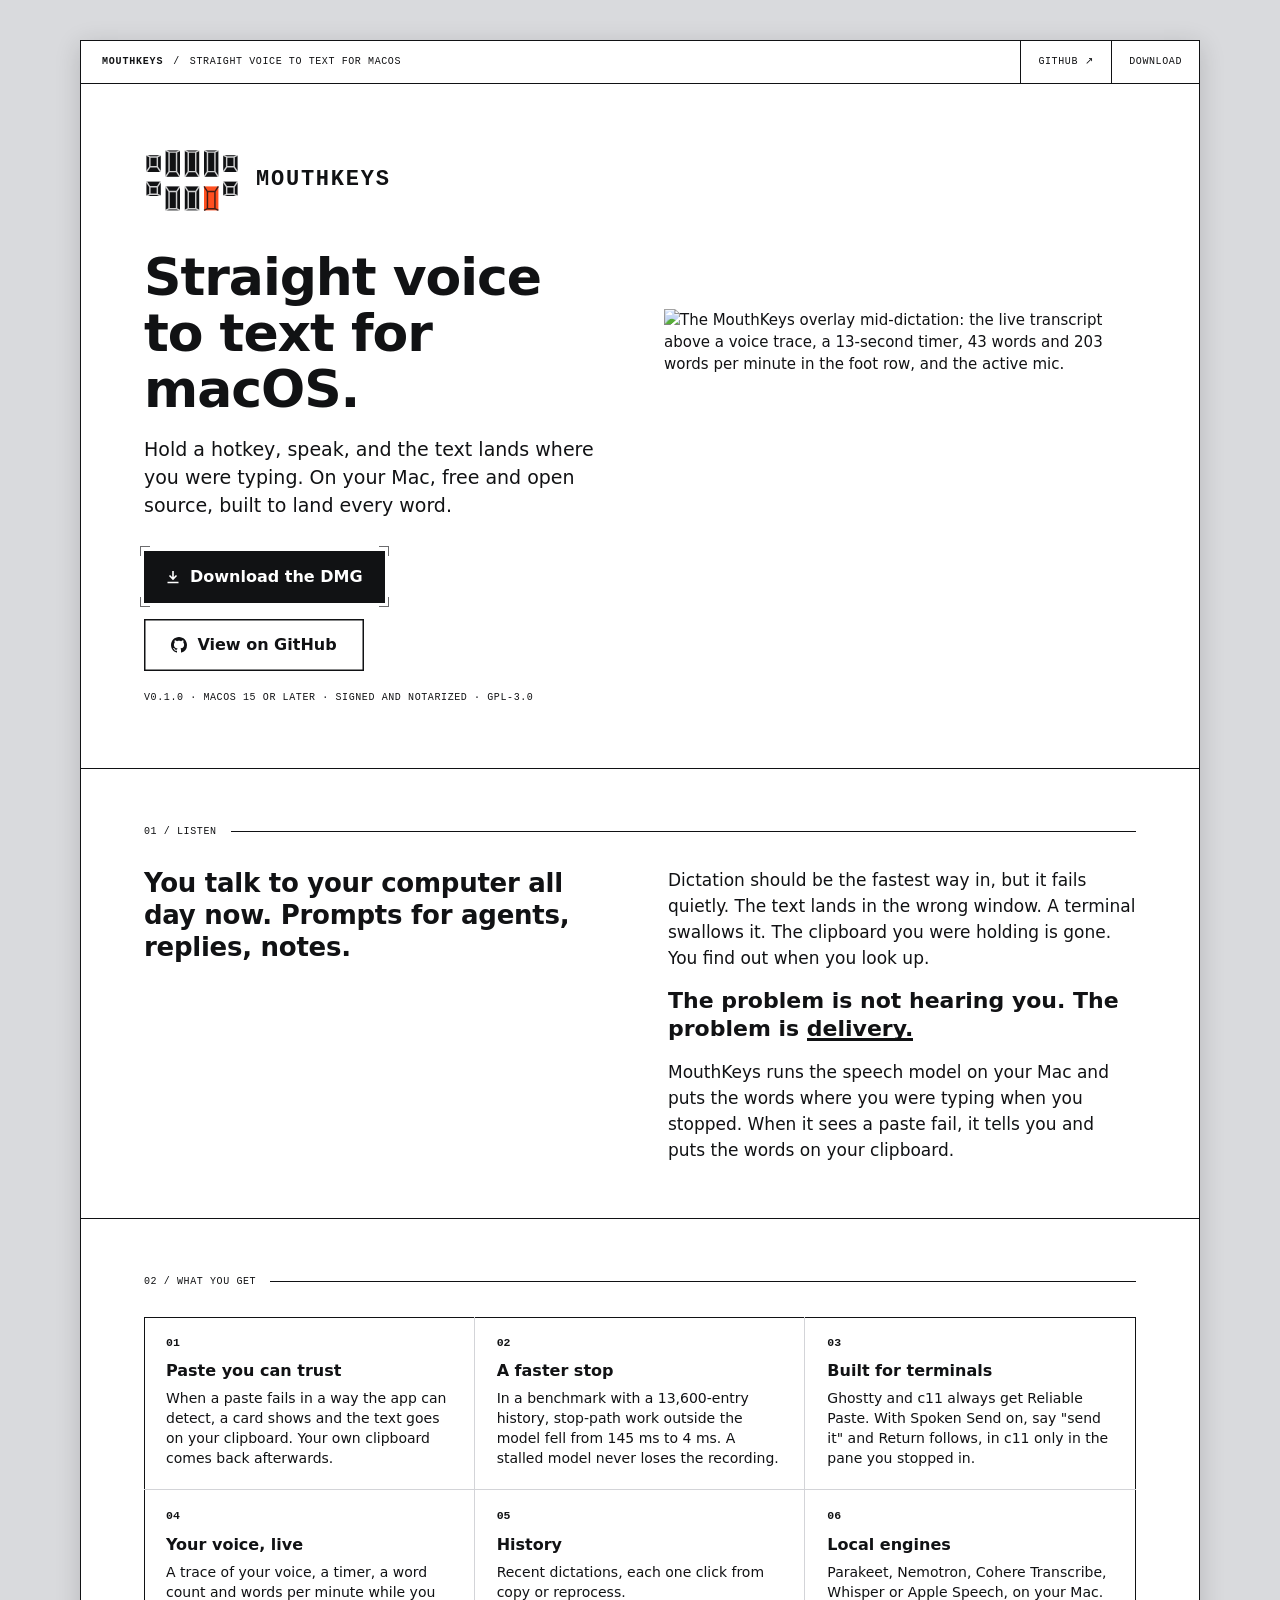
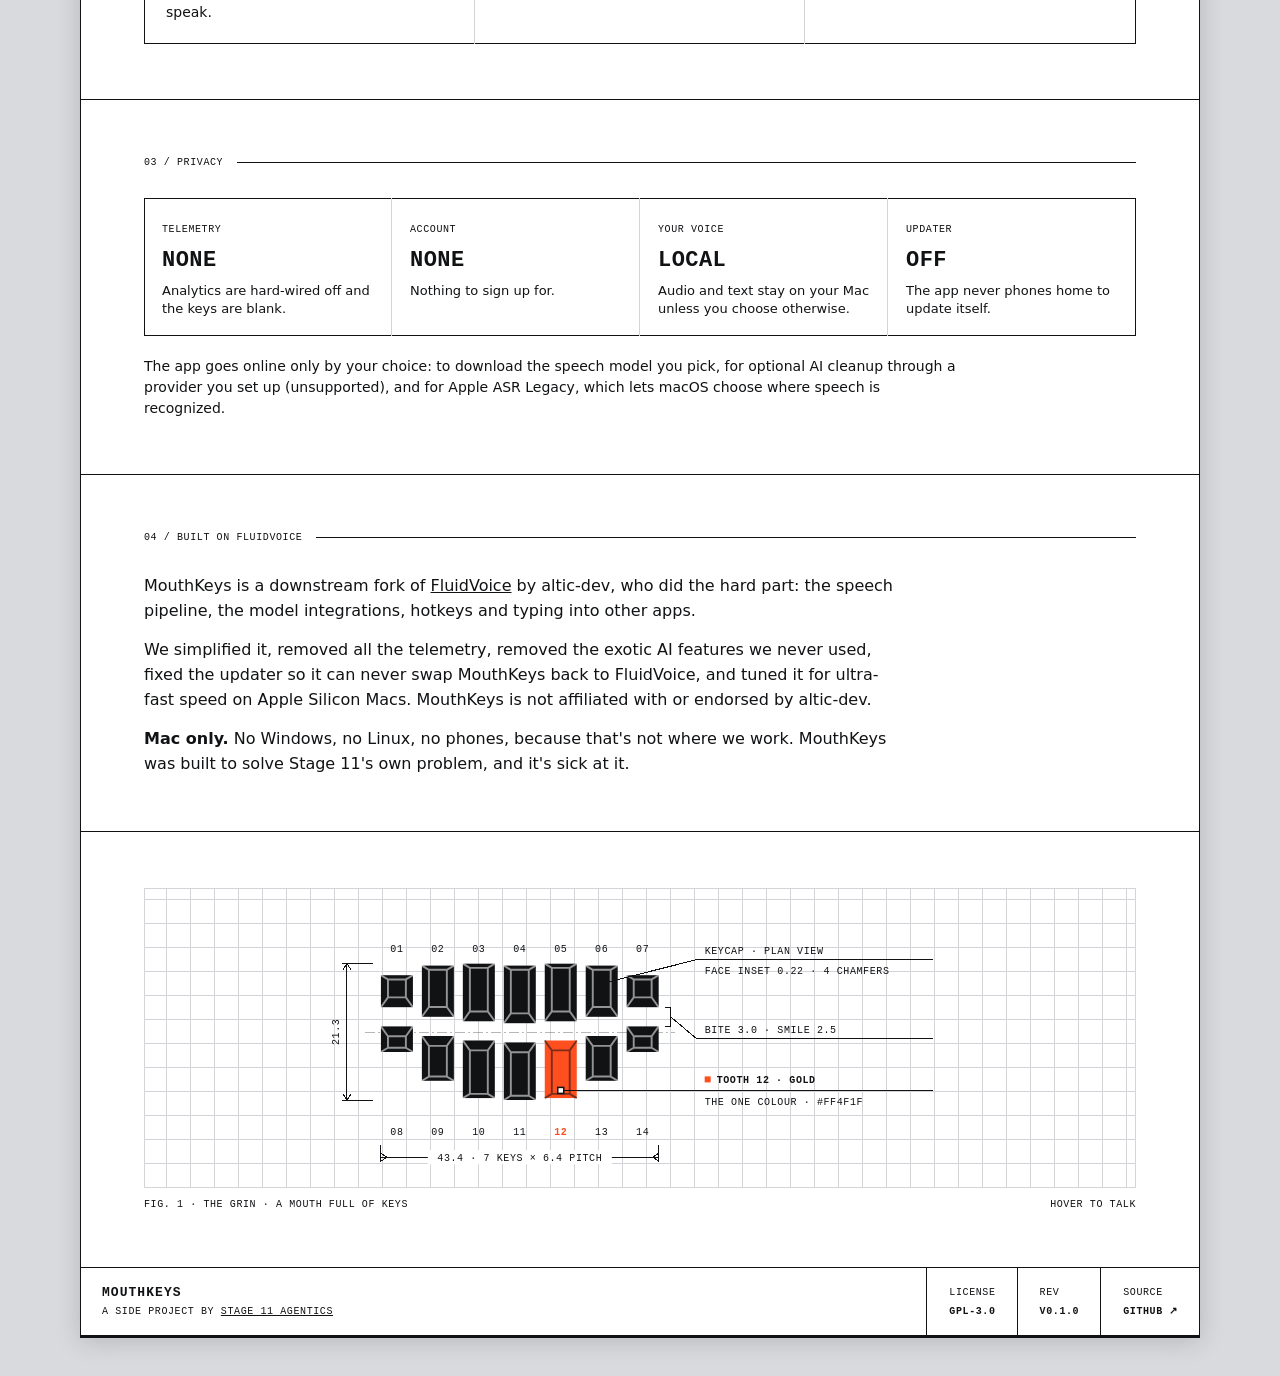
==== commit 99b18691: "Site: the grin as a logo in the hero, and the fork in Atin's words The mark and wordmark sit at the " ====
--- a/site/index.html
+++ b/site/index.html
@@ -108,6 +108,9 @@
 
 /* Hero: the pitch and the two links, with the overlay beside them. */
 .hero { display: grid; grid-template-columns: minmax(0, 1fr) minmax(0, 1fr); gap: 48px; align-items: center; padding-top: 64px; padding-bottom: 64px; }
+.brand { display: flex; align-items: center; gap: 16px; margin-bottom: 36px; }
+.brand .grin { display: block; width: 96px; height: auto; }
+.brand b { font: 700 22px/1 var(--mono); letter-spacing: .08em; text-transform: uppercase; }
 .hero h1 { font: 700 52px/56px var(--font); letter-spacing: -.02em; }
 .hero .lede { margin-top: 18px; font: 400 19px/28px var(--font); }
 .cta { display: flex; flex-wrap: wrap; gap: 16px; margin-top: 32px; }
@@ -191,6 +194,9 @@
   .hero { padding-top: 36px; padding-bottom: 40px; }
   .hero h1 { font-size: 36px; line-height: 40px; }
   .hero .lede { font-size: 17px; line-height: 25px; }
+  .brand { margin-bottom: 28px; gap: 14px; }
+  .brand .grin { width: 76px; }
+  .brand b { font-size: 18px; }
   .cta .btn, .cta .btn2 { width: 100%; min-width: 0; }
   .listen .big { font-size: 22px; line-height: 28px; }
   .get, .spec { grid-template-columns: minmax(0, 1fr); }
@@ -216,6 +222,7 @@
 
   <section class="hero">
     <div>
+      <div class="brand"><span id="brand-mark"></span><b>MouthKeys</b></div>
       <h1>Straight voice to text for macOS.</h1>
       <p class="lede">Hold a hotkey, speak, and the text lands where you were typing. On your Mac, free and open source, built to land every word.</p>
       <div class="cta">
@@ -275,8 +282,9 @@
   <section>
     <div class="sec-h"><h2>04 / Built on FluidVoice</h2><span class="rule"></span></div>
     <div class="credit">
-      <p>MouthKeys is a fork of <a href="https://github.com/altic-dev/FluidVoice">FluidVoice</a> by altic-dev, who did the hard part: the speech pipeline, the model integrations, hotkeys and typing into other apps.</p>
-      <p>We simplified it down to one job, removed all telemetry and the updater, and tuned it for speed on Apple Silicon Macs. MouthKeys is not affiliated with or endorsed by altic-dev.</p>
+      <p>MouthKeys is a downstream fork of <a href="https://github.com/altic-dev/FluidVoice">FluidVoice</a> by altic-dev, who did the hard part: the speech pipeline, the model integrations, hotkeys and typing into other apps.</p>
+      <p>We simplified it, removed all the telemetry, removed the exotic AI features we never used, fixed the updater so it can never swap MouthKeys back to FluidVoice, and tuned it for ultra-fast speed on Apple Silicon Macs. MouthKeys is not affiliated with or endorsed by altic-dev.</p>
+      <p><b>Mac only.</b> No Windows, no Linux, no phones, because that's not where we work. MouthKeys was built to solve Stage 11's own problem, and it's sick at it.</p>
     </div>
   </section>
 
@@ -301,6 +309,7 @@
   var fig = document.getElementById("fig1");
   fig.insertAdjacentHTML("afterbegin", grinDrawing({ w: 900, h: 300, cx: 330, rl: 228 }));
   document.getElementById("logo-sm").innerHTML = grinSVG({ px: 168 });
+  document.getElementById("brand-mark").innerHTML = grinSVG({ px: 96 });
 
   // Hover to talk: the drawing's jaw moves with a made-up voice at 8 Hz, as every live grin does
   // in the app, and tooth 12 reads LIVE. Pointer devices only; nothing moves otherwise.
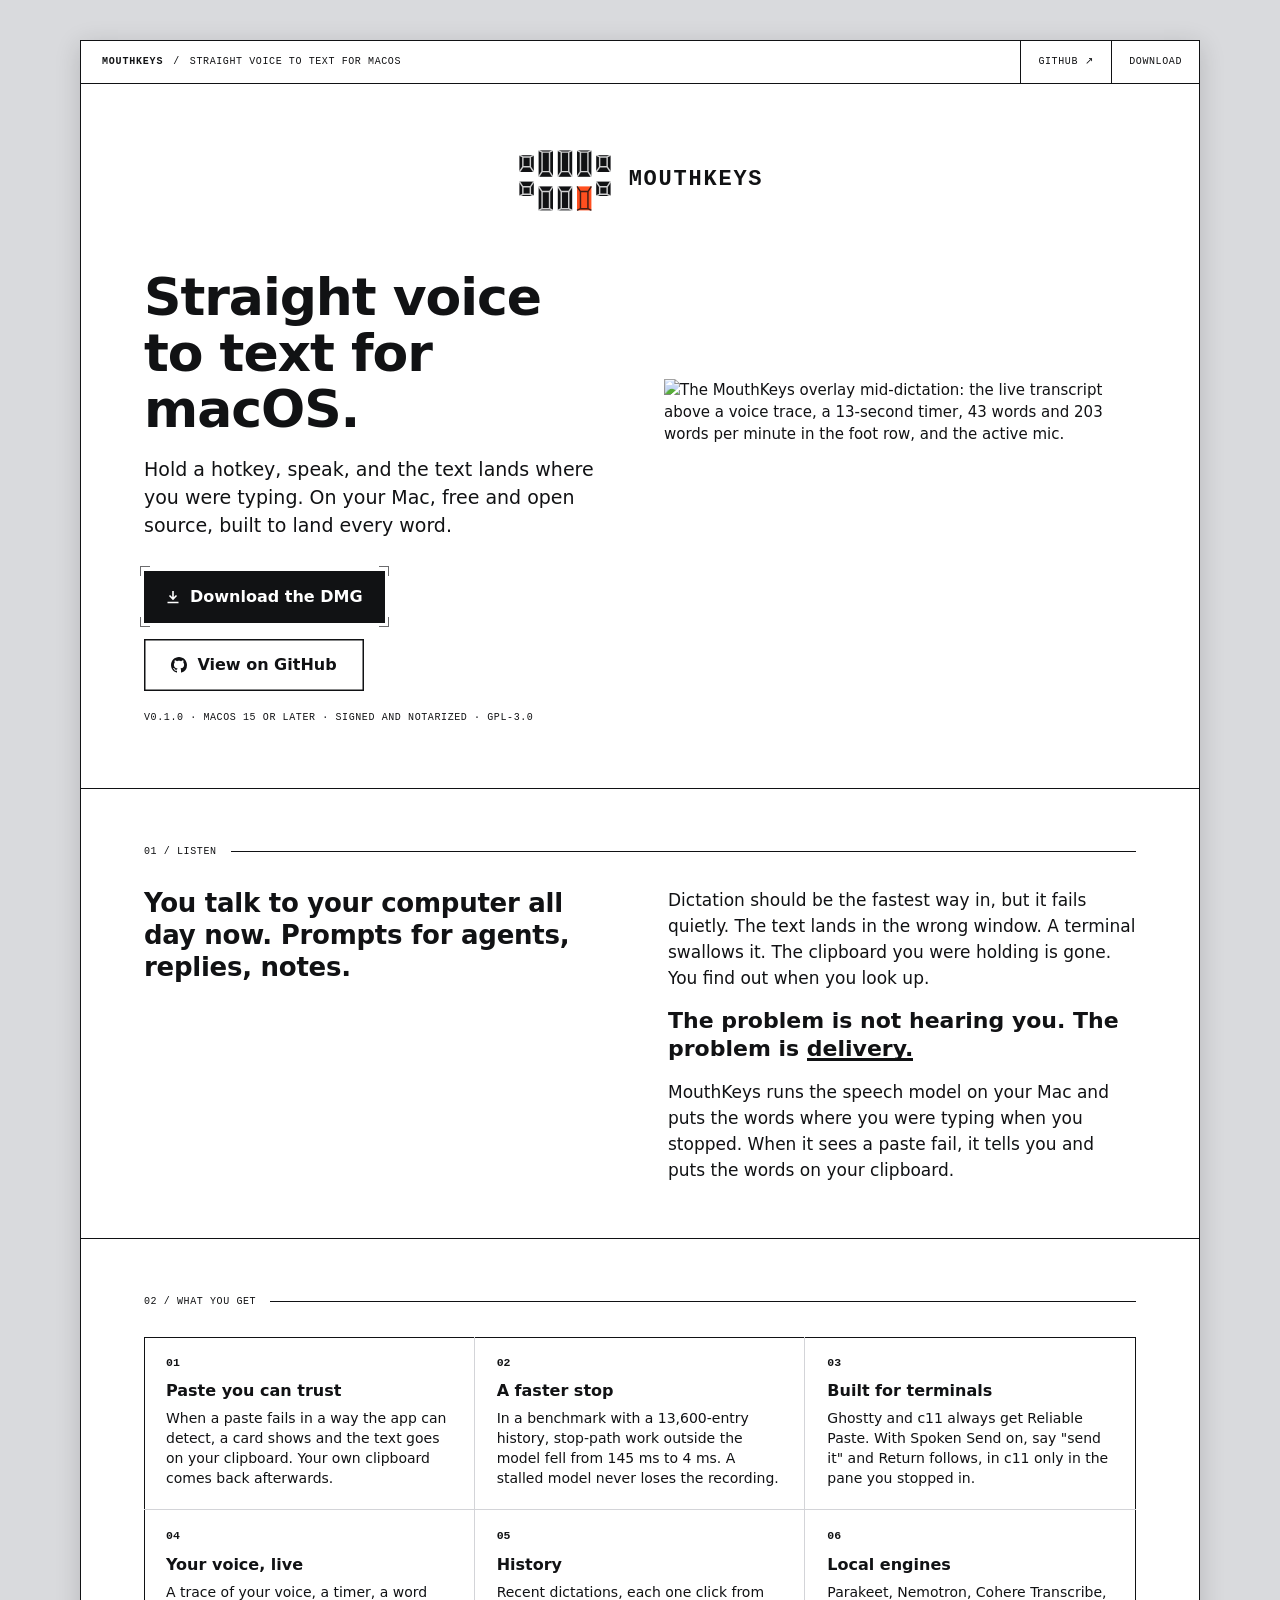
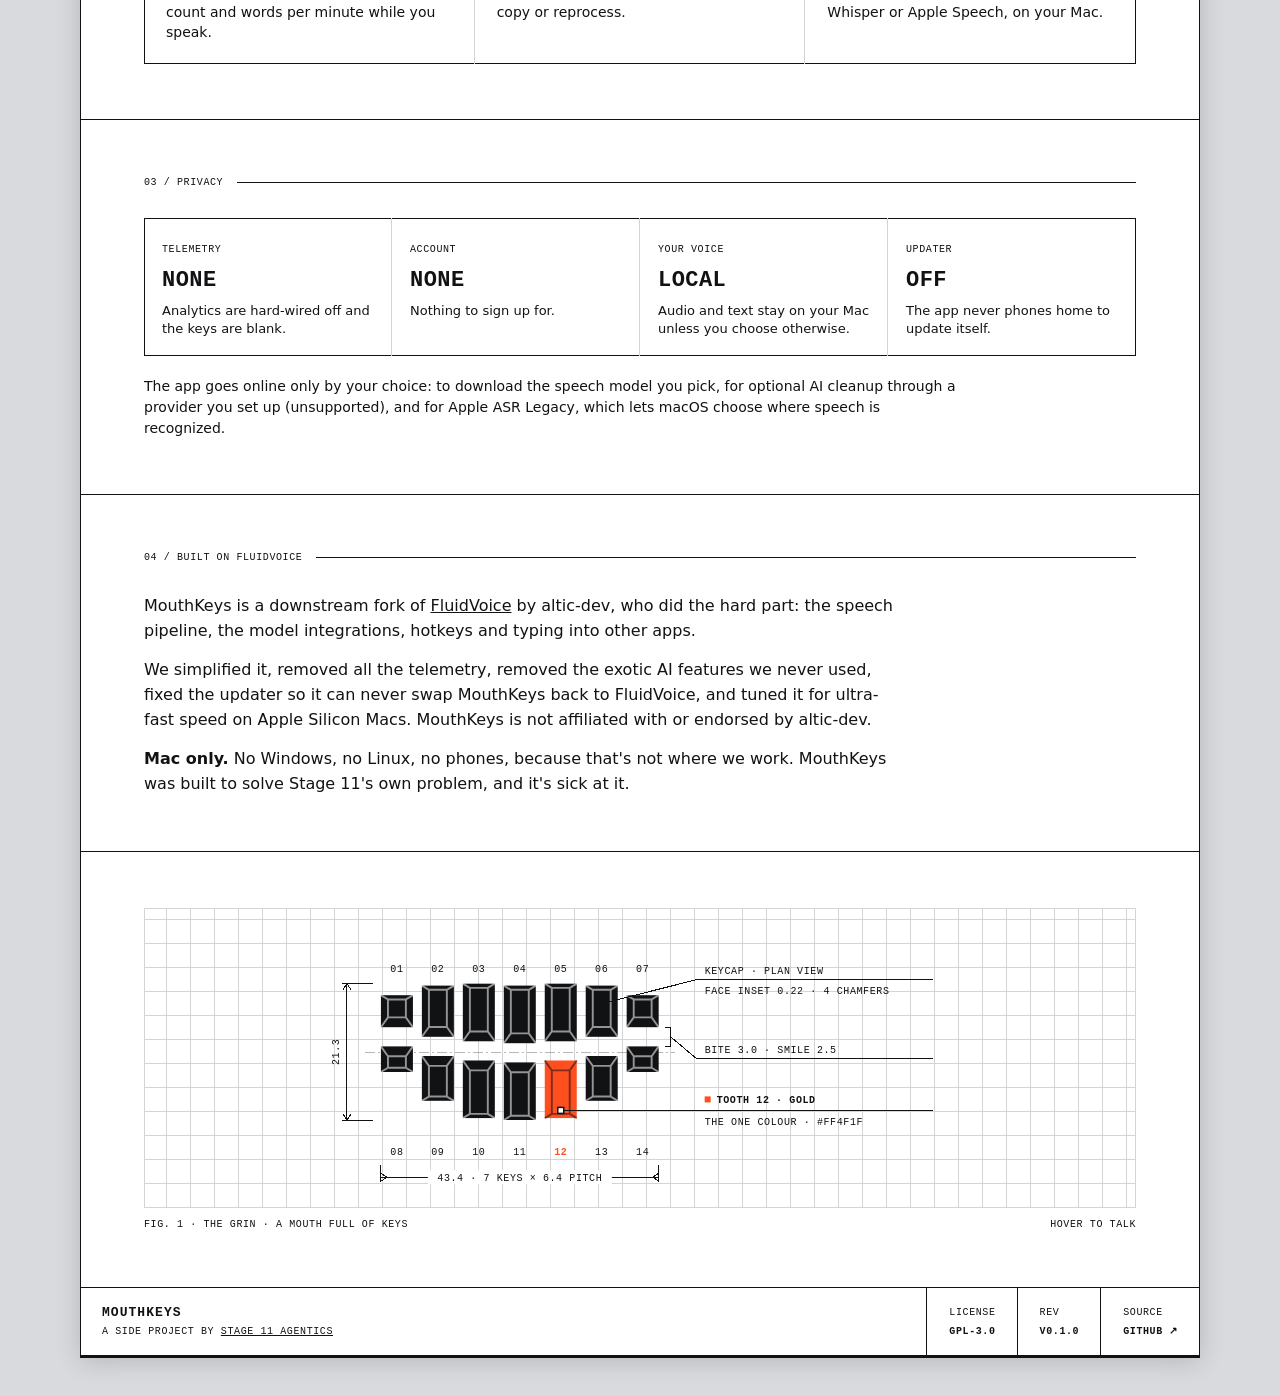
==== commit 1e8620fd: "Site: center the logo across the top of the hero, same size Co-Authored-By: Claude Opus 5.5 <noreply" ====
--- a/site/index.html
+++ b/site/index.html
@@ -108,7 +108,7 @@
 
 /* Hero: the pitch and the two links, with the overlay beside them. */
 .hero { display: grid; grid-template-columns: minmax(0, 1fr) minmax(0, 1fr); gap: 48px; align-items: center; padding-top: 64px; padding-bottom: 64px; }
-.brand { display: flex; align-items: center; gap: 16px; margin-bottom: 36px; }
+.brand { grid-column: 1 / -1; display: flex; align-items: center; justify-content: center; gap: 16px; margin-bottom: 8px; }
 .brand .grin { display: block; width: 96px; height: auto; }
 .brand b { font: 700 22px/1 var(--mono); letter-spacing: .08em; text-transform: uppercase; }
 .hero h1 { font: 700 52px/56px var(--font); letter-spacing: -.02em; }
@@ -194,7 +194,7 @@
   .hero { padding-top: 36px; padding-bottom: 40px; }
   .hero h1 { font-size: 36px; line-height: 40px; }
   .hero .lede { font-size: 17px; line-height: 25px; }
-  .brand { margin-bottom: 28px; gap: 14px; }
+  .brand { margin-bottom: 0; gap: 14px; }
   .brand .grin { width: 76px; }
   .brand b { font-size: 18px; }
   .cta .btn, .cta .btn2 { width: 100%; min-width: 0; }
@@ -221,8 +221,8 @@
   </header>
 
   <section class="hero">
+    <div class="brand"><span id="brand-mark"></span><b>MouthKeys</b></div>
     <div>
-      <div class="brand"><span id="brand-mark"></span><b>MouthKeys</b></div>
       <h1>Straight voice to text for macOS.</h1>
       <p class="lede">Hold a hotkey, speak, and the text lands where you were typing. On your Mac, free and open source, built to land every word.</p>
       <div class="cta">
